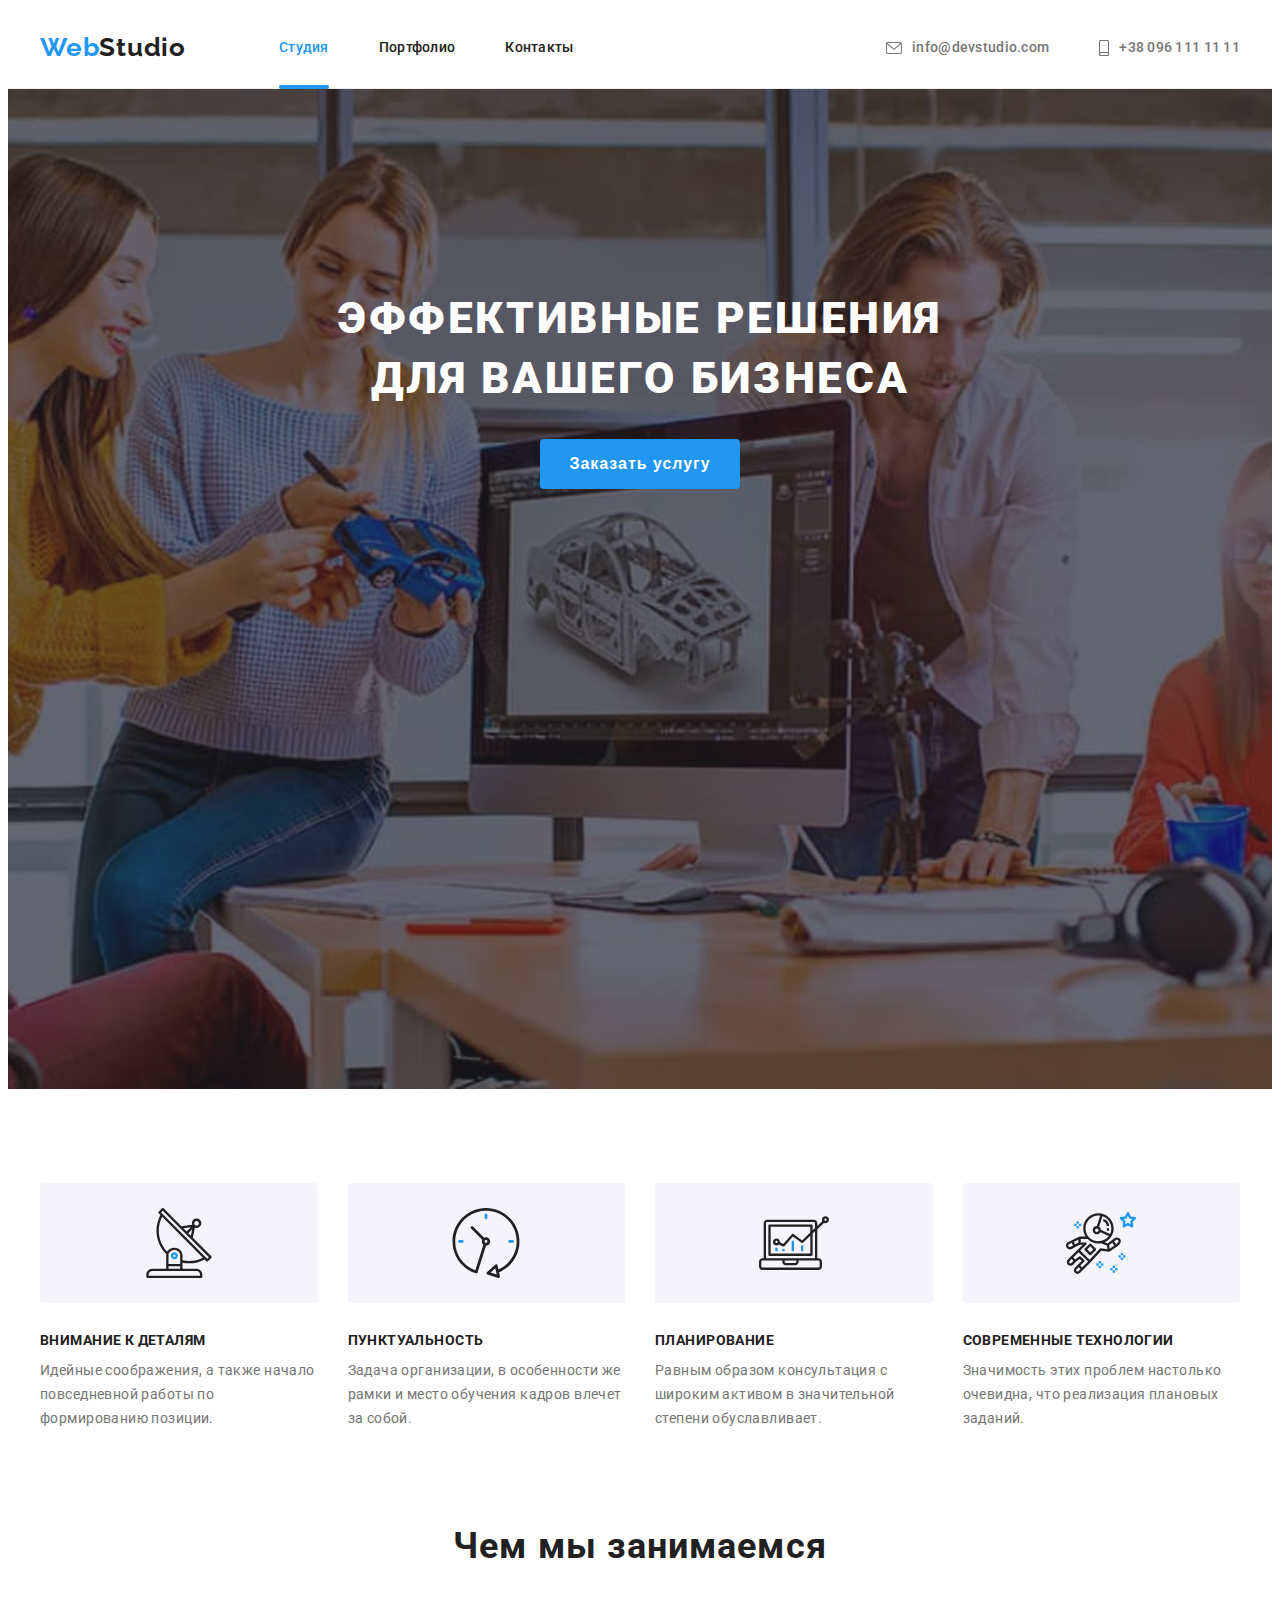
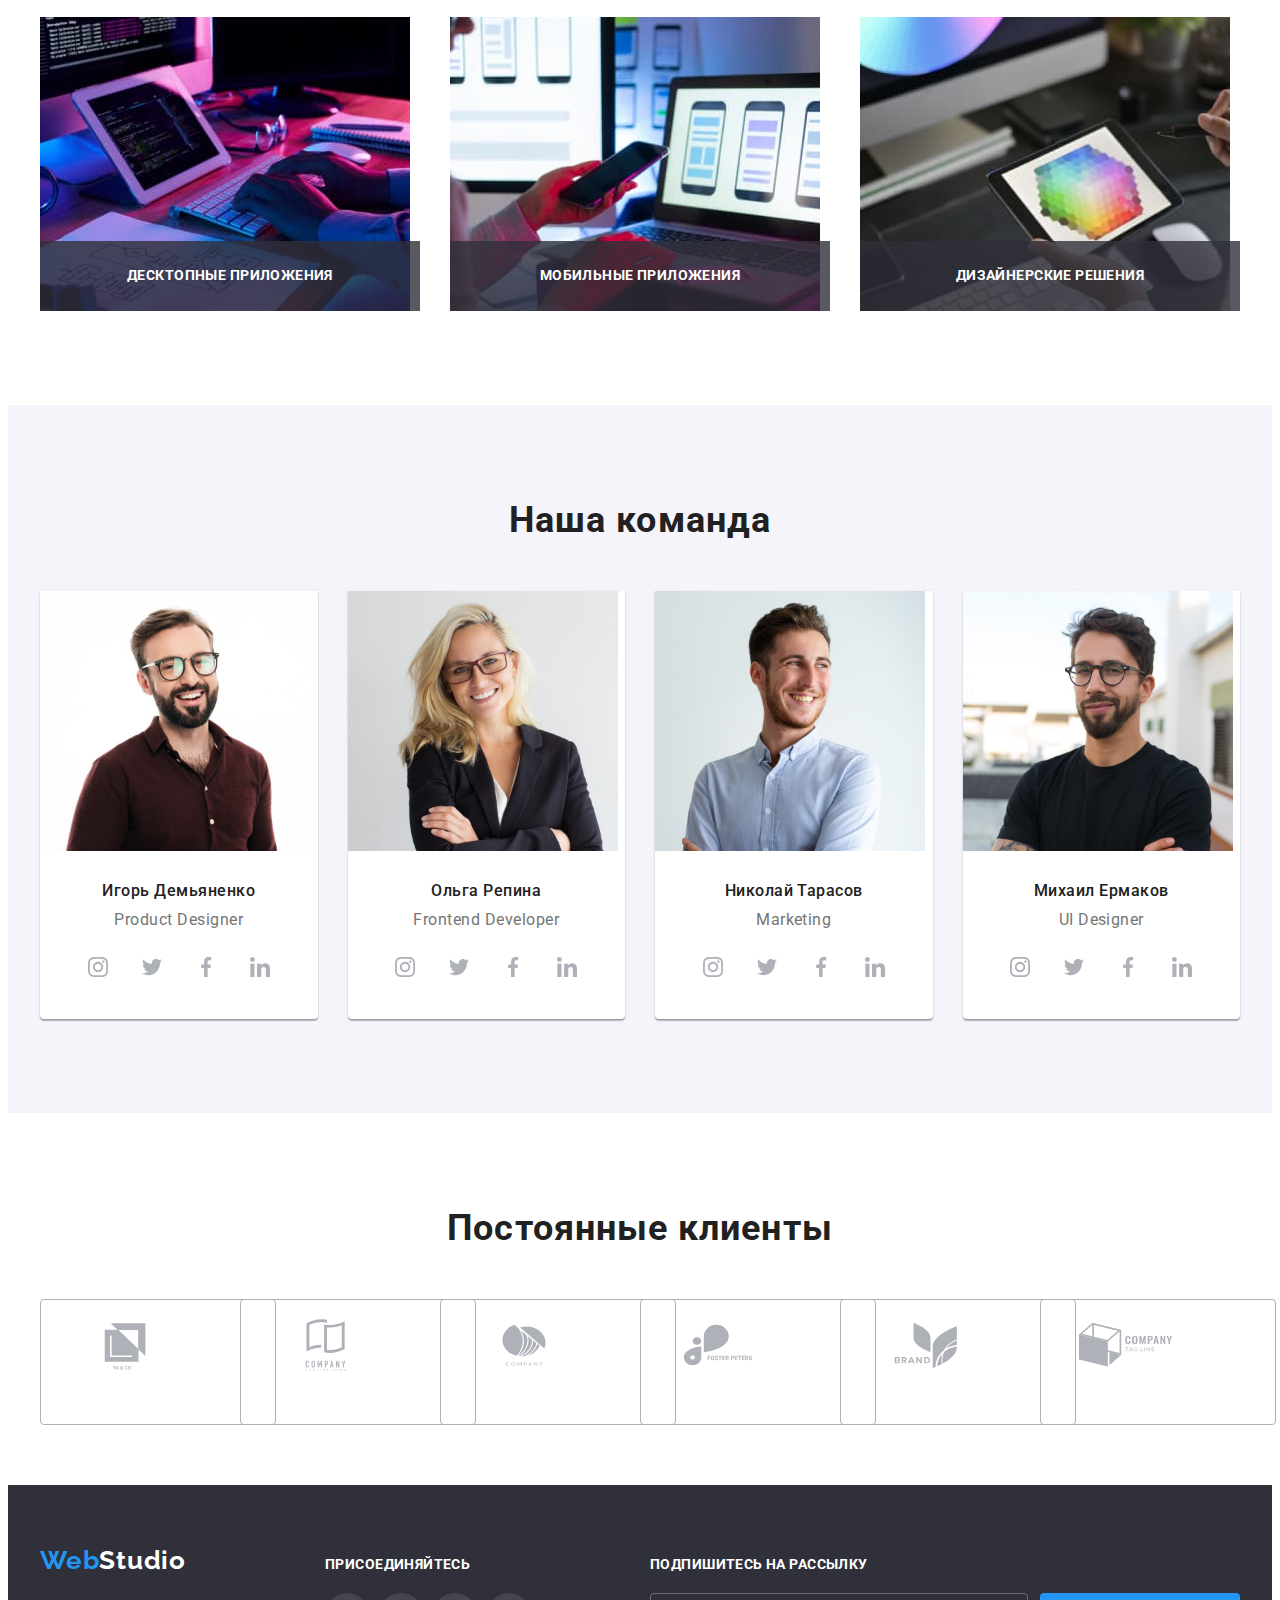
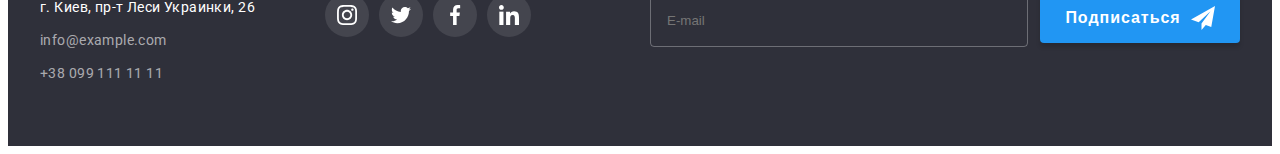
==== index.html @ 85c9e2af "add sass" ====
<!DOCTYPE html>
<html lang="ru">
  <head>
    <meta charset="UTF-8" />
    <meta http-equiv="X-UA-Compatible" content="IE=edge" />
    <meta name="viewport" content="width=device-width, initial-scale=1.0" />
    <title>WebStudio</title>
    <link rel="preconnect" href="https://fonts.googleapis.com" />
    <link rel="preconnect" href="https://fonts.gstatic.com" crossorigin />
    <link
      href="https://fonts.googleapis.com/css2?family=Raleway:wght@700&family=Roboto:wght@400;500;700;900&display=swap"
      rel="stylesheet"
    />
    <link
      rel="stylesheet"
      href="https://cdnjs.cloudflare.com/ajax/libs/modern-normalize/1.1.0/modern-normalize.min.css"
      integrity="sha512-wpPYUAdjBVSE4KJnH1VR1HeZfpl1ub8YT/NKx4PuQ5NmX2tKuGu6U/JRp5y+Y8XG2tV+wKQpNHVUX03MfMFn9Q=="
      crossorigin="anonymous"
      referrerpolicy="no-referrer"
    />
    <link rel="stylesheet" href="./css/main.min.css" />
    <!-- <link rel="stylesheet" href="./css/styles.css" /> -->
  </head>
  <body>
    <header class="header">
      <div class="container">
        <a class="header-logo link" href="./index.html" lang="en"
          ><span class="logo-accent">Web</span>Studio</a
        >
        <nav class="header-nav">
          <ul class="header-nav-list list">
            <li class="header-nav-item">
              <a href="" class="header-nav-link link current">Студия</a>
            </li>
            <li class="header-nav-item">
              <a href="./portfolio.html" class="header-nav-link link">Портфолио</a>
            </li>
            <li class="header-nav-item">
              <a href="" class="header-nav-link link">Контакты</a>
            </li>
          </ul>
        </nav>
        <ul class="header-contacts-list list">
          <li class="header-contacts-item">
            <a href="mailto:info@devstudio.com" class="header-contacts-link link">
              <svg class="header-contacts-icon" width="16" height="12">
                <use href="./images/icons.svg#icon-envelope"></use>
              </svg>
              info@devstudio.com</a
            >
          </li>
          <li class="header-contacts-item">
            <a href="tel:+380961111111" class="header-contacts-link link"
              ><svg class="header-contacts-icon" width="10" height="16">
                <use href="./images/icons.svg#icon-smartphone"></use></svg
              >+38 096 111 11 11</a
            >
          </li>
        </ul>
      </div>
    </header>
    <main>
      <section class="hero">
        <div class="container">
          <h1 class="hero-title">Эффективные решения для вашего бизнеса</h1>
          <button type="button" class="hero-btn" data-modal-open>Заказать услугу</button>
        </div>
      </section>
      <section class="benefits section">
        <div class="container">
          <h2 class="visually-hidden">Преимущества</h2>
          <ul class="benefits-list list">
            <li class="benefits-item">
              <div class="benefits-item-icon">
                <svg class="benefits-icon" width="70" height="70">
                  <use href="./images/icons.svg#icon-benefits-1-antenna"></use>
                </svg>
              </div>
              <h3 class="benefits-subtitle">Внимание к деталям</h3>
              <p class="benefits-text">
                Идейные соображения, а также начало повседневной работы по формированию позиции.
              </p>
            </li>
            <li class="benefits-item">
              <div class="benefits-item-icon">
                <svg class="benefits-icon" width="70" height="70">
                  <use href="./images/icons.svg#icon-benefits-2-clock"></use>
                </svg>
              </div>
              <h3 class="benefits-subtitle">Пунктуальность</h3>
              <p class="benefits-text">
                Задача организации, в особенности же рамки и место обучения кадров влечет за собой.
              </p>
            </li>
            <li class="benefits-item">
              <div class="benefits-item-icon">
                <svg class="benefits-icon" width="70" height="70">
                  <use href="./images/icons.svg#icon-benefits-3-diagram"></use>
                </svg>
              </div>
              <h3 class="benefits-subtitle">Планирование</h3>
              <p class="benefits-text">
                Равным образом консультация с широким активом в значительной степени обуславливает.
              </p>
            </li>
            <li class="benefits-item">
              <div class="benefits-item-icon">
                <svg class="benefits-icon" width="70" height="70">
                  <use href="./images/icons.svg#icon-benefits-4-astronaut"></use>
                </svg>
              </div>
              <h3 class="benefits-subtitle">Современные технологии</h3>
              <p class="benefits-text">
                Значимость этих проблем настолько очевидна, что реализация плановых заданий.
              </p>
            </li>
          </ul>
        </div>
      </section>
      <section class="about section">
        <div class="container">
          <h2 class="section-title">Чем мы занимаемся</h2>
          <ul class="about-list list">
            <li class="about-item">
              <img
                src="./images/about/about-img-1.jpg"
                alt="Разработка продающих сайтов"
                width="370"
                height="294"
              />
              <h3 class="about-desc">Десктопные приложения</h3>
            </li>
            <li class="about-item">
              <img
                src="./images/about//about-img-2.jpg"
                alt="Разработка мобильных приложений"
                width="370"
                height="294"
              />
              <h3 class="about-desc">Мобильные приложения</h3>
            </li>
            <li class="about-item">
              <img
                src="./images/about//about-img-3.jpg"
                alt="Продвижение сайтов"
                width="370"
                height="294"
              />
              <h3 class="about-desc">Дизайнерские решения</h3>
            </li>
          </ul>
        </div>
      </section>
      <section class="team section">
        <div class="container">
          <h2 class="section-title">Наша команда</h2>
          <ul class="team-list list">
            <li class="team-item">
              <img
                src="./images/team/team-img-1.jpg"
                alt="Игорь Демьяненко"
                width="270"
                height="260"
              />
              <div class="team-item-desc">
                <h3 class="team-subtitle">Игорь Демьяненко</h3>
                <p lang="en" class="team-text">Product Designer</p>
                <ul class="team-soc-list list">
                  <li class="team-soc-item">
                    <a href="" class="team-soc-link link">
                      <svg class="team-soc-icon" width="20" height="20">
                        <use href="./images/icons.svg#icon-instagram"></use></svg
                    ></a>
                  </li>
                  <li class="team-soc-item">
                    <a href="" class="team-soc-link link">
                      <svg class="team-soc-icon" width="20" height="20">
                        <use href="./images/icons.svg#icon-twitter"></use>
                      </svg>
                    </a>
                  </li>
                  <li class="team-soc-item">
                    <a href="" class="team-soc-link link">
                      <svg class="team-soc-icon" width="20" height="20">
                        <use href="./images/icons.svg#icon-facebook"></use>
                      </svg>
                    </a>
                  </li>
                  <li class="team-soc-item">
                    <a href="" class="team-soc-link link">
                      <svg class="team-soc-icon" width="20" height="20">
                        <use href="./images/icons.svg#icon-linkedin"></use>
                      </svg>
                    </a>
                  </li>
                </ul>
              </div>
            </li>
            <li class="team-item">
              <img src="./images/team/team-img-2.jpg" alt="Ольга Репина" width="270" height="260" />
              <div class="team-item-desc">
                <h3 class="team-subtitle">Ольга Репина</h3>
                <p lang="en" class="team-text">Frontend Developer</p>
                <ul class="team-soc-list list">
                  <li class="team-soc-item">
                    <a href="" class="team-soc-link link">
                      <svg class="team-soc-icon" width="20" height="20">
                        <use href="./images/icons.svg#icon-instagram"></use></svg
                    ></a>
                  </li>
                  <li class="team-soc-item">
                    <a href="" class="team-soc-link link">
                      <svg class="team-soc-icon" width="20" height="20">
                        <use href="./images/icons.svg#icon-twitter"></use>
                      </svg>
                    </a>
                  </li>
                  <li class="team-soc-item">
                    <a href="" class="team-soc-link link">
                      <svg class="team-soc-icon" width="20" height="20">
                        <use href="./images/icons.svg#icon-facebook"></use>
                      </svg>
                    </a>
                  </li>
                  <li class="team-soc-item">
                    <a href="" class="team-soc-link link">
                      <svg class="team-soc-icon" width="20" height="20">
                        <use href="./images/icons.svg#icon-linkedin"></use>
                      </svg>
                    </a>
                  </li>
                </ul>
              </div>
            </li>
            <li class="team-item">
              <img
                src="./images/team/team-img-3.jpg"
                alt="Николай Тарасов"
                width="270"
                height="260"
              />
              <div class="team-item-desc">
                <h3 class="team-subtitle">Николай Тарасов</h3>
                <p lang="en" class="team-text">Marketing</p>
                <ul class="team-soc-list list">
                  <li class="team-soc-item">
                    <a href="" class="team-soc-link link">
                      <svg class="team-soc-icon" width="20" height="20">
                        <use href="./images/icons.svg#icon-instagram"></use></svg
                    ></a>
                  </li>
                  <li class="team-soc-item">
                    <a href="" class="team-soc-link link">
                      <svg class="team-soc-icon" width="20" height="20">
                        <use href="./images/icons.svg#icon-twitter"></use>
                      </svg>
                    </a>
                  </li>
                  <li class="team-soc-item">
                    <a href="" class="team-soc-link link">
                      <svg class="team-soc-icon" width="20" height="20">
                        <use href="./images/icons.svg#icon-facebook"></use>
                      </svg>
                    </a>
                  </li>
                  <li class="team-soc-item">
                    <a href="" class="team-soc-link link">
                      <svg class="team-soc-icon" width="20" height="20">
                        <use href="./images/icons.svg#icon-linkedin"></use>
                      </svg>
                    </a>
                  </li>
                </ul>
              </div>
            </li>
            <li class="team-item">
              <img
                src="./images/team/team-img-4.jpg"
                alt="Михаил Ермаков"
                width="270"
                height="260"
              />
              <div class="team-item-desc">
                <h3 class="team-subtitle">Михаил Ермаков</h3>
                <p lang="en" class="team-text">UI Designer</p>
                <ul class="team-soc-list list">
                  <li class="team-soc-item">
                    <a href="" class="team-soc-link link">
                      <svg class="team-soc-icon" width="20" height="20">
                        <use href="./images/icons.svg#icon-instagram"></use></svg
                    ></a>
                  </li>
                  <li class="team-soc-item">
                    <a href="" class="team-soc-link link">
                      <svg class="team-soc-icon" width="20" height="20">
                        <use href="./images/icons.svg#icon-twitter"></use>
                      </svg>
                    </a>
                  </li>
                  <li class="team-soc-item">
                    <a href="" class="team-soc-link link">
                      <svg class="team-soc-icon" width="20" height="20">
                        <use href="./images/icons.svg#icon-facebook"></use>
                      </svg>
                    </a>
                  </li>
                  <li class="team-soc-item">
                    <a href="" class="team-soc-link link">
                      <svg class="team-soc-icon" width="20" height="20">
                        <use href="./images/icons.svg#icon-linkedin"></use>
                      </svg>
                    </a>
                  </li>
                </ul>
              </div>
            </li>
          </ul>
        </div>
      </section>
      <section class="clients section">
        <div class="container">
          <h2 class="section-title">Постоянные клиенты</h2>
          <ul class="clients-list list">
            <li class="clients-item">
              <a href="" class="clients-link"
                ><svg class="clients-icon" width="106" height="60">
                  <use href="./images/icons.svg#icon-clients-logo-1"></use></svg
              ></a>
            </li>
            <li class="clients-item">
              <a href="" class="clients-link"
                ><svg class="clients-icon" width="106" height="60">
                  <use href="./images/icons.svg#icon-clients-logo-2"></use></svg
              ></a>
            </li>
            <li class="clients-item">
              <a href="" class="clients-link"
                ><svg class="clients-icon" width="106" height="60">
                  <use href="./images/icons.svg#icon-clients-logo-3"></use></svg
              ></a>
            </li>
            <li class="clients-item">
              <a href="" class="clients-link"
                ><svg class="clients-icon" width="106" height="60">
                  <use href="./images/icons.svg#icon-clients-logo-4"></use></svg
              ></a>
            </li>
            <li class="clients-item">
              <a href="" class="clients-link"
                ><svg class="clients-icon" width="106" height="60">
                  <use href="./images/icons.svg#icon-clients-logo-5"></use></svg
              ></a>
            </li>
            <li class="clients-item">
              <a href="" class="clients-link"
                ><svg class="clients-icon" width="106" height="60">
                  <use href="./images/icons.svg#icon-clients-logo-6"></use></svg
              ></a>
            </li>
          </ul>
        </div>
      </section>
    </main>
    <footer class="footer">
      <div class="container">
        <div class="footer-left">
          <a href="./index.html" class="footer-logo link"
            ><span class="logo-accent">Web</span>Studio</a
          >
          <address class="footer-contacts">
            <ul class="footer-contacts-list list">
              <li class="footer-contacts-item">
                <a
                  href="https://www.google.com/maps/d/viewer?mid=10uSM3H-mIU3GznYo2szRIEphczw&hl=en_US&ll=50.42732700000001%2C30.538092&z=17"
                  target="_blank"
                  rel="noopener noreferrer nofollow"
                  class="footer-contacts-link link adress"
                  >г. Киев, пр-т Леси Украинки, 26</a
                >
              </li>
              <li class="footer-contacts-item">
                <a href="mailto:info@example.com" class="footer-contacts-link link"
                  >info@example.com</a
                >
              </li>
              <li class="footer-contacts-item">
                <a href="tel:+380991111111" class="footer-contacts-link link">+38 099 111 11 11</a>
              </li>
            </ul>
          </address>
        </div>
        <div class="footer-join">
          <p class="footer-join-text">Присоединяйтесь</p>
          <ul class="footer-soc-list list">
            <li class="footer-soc-item">
              <a href="" class="footer-soc-link link">
                <svg class="footer-soc-icon" width="20" height="20">
                  <use href="./images/icons.svg#icon-instagram"></use>
                </svg>
              </a>
            </li>
            <li class="footer-soc-item">
              <a href="" class="footer-soc-link link">
                <svg class="footer-soc-icon" width="20" height="20">
                  <use href="./images/icons.svg#icon-twitter"></use>
                </svg>
              </a>
            </li>
            <li class="footer-soc-item">
              <a href="" class="footer-soc-link link">
                <svg class="footer-soc-icon" width="20" height="20">
                  <use href="./images/icons.svg#icon-facebook"></use>
                </svg>
              </a>
            </li>
            <li class="footer-soc-item">
              <a href="" class="footer-soc-link link">
                <svg class="footer-soc-icon" width="20" height="20">
                  <use href="./images/icons.svg#icon-linkedin"></use>
                </svg>
              </a>
            </li>
          </ul>
        </div>
        <form class="footer-form">
          <p class="footer-signup-text">Подпишитесь на рассылку</p>
          <div class="footer-signup-wrap">
            <input
              type="email"
              name="footer-signup-email"
              placeholder="E-mail"
              class="footer-signup-input"
            />
            <button type="submit" class="footer-signup-btn btn">
              Подписаться
              <svg class="footer-signup-icon" width="24" height="24">
                <use href="./images/icons.svg#icon-icon-send"></use>
              </svg>
            </button>
          </div>
        </form>
      </div>
    </footer>
    <div class="backdrop is-hidden" data-modal>
      <div class="modal">
        <button type="button" class="modal-close-btn" data-modal-close>
          <svg class="modal-close-icon" width="18" height="18">
            <use href="./images/icons.svg#icon-close-black"></use>
          </svg>
        </button>
        <p class="modal-title">Оставьте свои данные, мы вам перезвоним</p>
        <form>
          <div class="modal-field">
            <label for="modal-input-name" class="modal-label">Имя</label>
            <div class="input-wrap">
              <input
                type="text"
                class="modal-input"
                name="modal-input-name"
                id="modal-input-name"
              />
              <svg class="modal-icon" height="18" width="18">
                <use href="./images/icons.svg#icon-person"></use>
              </svg>
            </div>
          </div>
          <div class="modal-field">
            <label for="modal-input-tel" class="modal-label">Телефон</label>
            <div class="input-wrap">
              <input type="tel" class="modal-input" name="modal-input-tel" id="modal-input-tel" />
              <svg class="modal-icon" height="18" width="18">
                <use href="./images/icons.svg#icon-phone"></use>
              </svg>
            </div>
          </div>
          <div class="modal-field">
            <label for="modal-input-email" class="modal-label">Почта</label>
            <div class="input-wrap">
              <input
                type="tel"
                class="modal-input"
                name="modal-input-email"
                id="modal-input-email"
              />
              <svg class="modal-icon" height="18" width="18">
                <use href="./images/icons.svg#icon-email"></use>
              </svg>
            </div>
          </div>
          <div class="modal-comment">
            <label for="modal-input-comment" class="modal-label">Комментарий</label>
            <textarea
              name="modal-input-comment"
              id="modal-input-comment"
              class="modal-textarea modal-input"
              placeholder="Введите текст"
            ></textarea>
          </div>
          <div class="modal-checkbox">
            <input
              type="checkbox"
              name="modal-privacy"
              id="modal-privacy"
              class="modal-input-check visually-hidden"
            />
            <label for="modal-privacy" class="modal-check-text">
              <span>
                <svg class="check-icon" width="11" height="8">
                  <use href="./images/icons.svg#icon-check"></use>
                </svg> </span
              >Соглашаюсь с рассылкой и принимаю&nbsp;<a href="">Условия договора</a></label
            >
          </div>
          <button type="submit" class="modal-btn btn">Отправить</button>
        </form>
      </div>
    </div>
    <script src="./js/modal.js"></script>
  </body>
</html>
---- css/main.min.css ----
:root{--main-title-color: #212121;--main-text-color: #757575;--accent-color: #2196f3;--main-background-color: #ffffff;--second-background-color: #f5f4fa;--main-logo-color: #212121;--second-logo-color: #ffffff;--hero-color: #ffffff;--typical-margin: 30px}p,h1,h2,h3,h4,h5,h6{margin:0}ul{margin:0;padding-left:0}button{cursor:pointer}img{display:block;max-width:100%;height:auto}.list{list-style:none}.link{text-decoration:none;color:currentColor}body{font-family:"Roboto",sans-serif;color:var(--main-title-color);background-color:var(--main-background-color)}.visually-hidden{position:absolute;white-space:nowrap;width:1px;height:1px;overflow:hidden;border:0;padding:0;clip:rect(0 0 0 0);clip-path:inset(50%);margin:-1px}.container{width:1200px;padding-left:15px;padding-right:15px;margin:0 auto}.section{padding-top:94px;padding-bottom:94px}.logo-accent{color:var(--accent-color)}.btn{display:flex;width:200px;height:50px;font-weight:700;font-size:16px;line-height:1.88;align-items:center;text-align:center;letter-spacing:.06em;color:#fff;background-color:var(--accent-color);box-shadow:0px 4px 4px rgba(0,0,0,.15);border-radius:4px;border-color:rgba(0,0,0,0)}.section-title{font-size:36px;line-height:1.17;text-align:center;letter-spacing:.03em;margin-bottom:50px}.backdrop{position:fixed;top:0;left:0;width:100%;height:100%;background-color:rgba(0,0,0,.2);transition:opacity 250ms cubic-bezier(0.4, 0, 0.2, 1),visibility 250ms cubic-bezier(0.4, 0, 0.2, 1)}.modal{position:absolute;top:50%;left:50%;transform:translate(-50%, -50%) scale(1);transition:transform 1000ms cubic-bezier(0.4, 0, 0.2, 1);width:528px;min-height:581px;padding:40px;background-color:#fff;border-radius:4px;box-shadow:0px 1px 3px rgba(0,0,0,.12),0px 1px 1px rgba(0,0,0,.14),0px 2px 1px rgba(0,0,0,.2)}.backdrop.is-hidden .modal{transform:translate(-50%, -50%) scale(0)}.backdrop.is-hidden{opacity:0;visibility:hidden;pointer-events:none}.modal-close-btn{position:absolute;padding:0;right:8px;top:8px;width:30px;height:30px;border:1px solid rgba(0,0,0,.1);background-color:#fff;border-radius:50%;display:flex;align-items:center;justify-content:center}.modal-close-icon{fill:#000;transition:fill 250ms cubic-bezier(0.4, 0, 0.2, 1)}.modal-close-btn:hover .modal-close-icon,.modal-close-btn:focus .modal-close-icon{fill:var(--accent-color)}.modal-title{font-weight:700;font-size:20px;line-height:1.15;text-align:center;letter-spacing:.03em;color:var(--main-title-color);margin-bottom:12px}.input-wrap{position:relative}.modal-icon{position:absolute;top:50%;left:0;left:12px;transform:translateY(-50%);transition:fill 250ms cubic-bezier(0.4, 0, 0.2, 1)}.modal-input:focus+.modal-icon{fill:var(--accent-color)}.modal-field{margin-bottom:10px}.modal-input{width:100%;height:40px;border:1px solid rgba(33,33,33,.2);border-radius:4px;padding-left:42px;outline:rgba(0,0,0,0);transition:border-color 250ms cubic-bezier(0.4, 0, 0.2, 1)}.modal-input:focus{border-color:var(--accent-color)}.modal-textarea{display:block;width:100%;height:120px;resize:none;padding:12px 16px;border:1px solid rgba(33,33,33,.2);border-radius:4px}.modal-textarea::placeholder{font-size:14px;line-height:1.14;letter-spacing:.01em;color:rgba(117,117,117,.5)}.modal-label{display:block;font-size:12px;line-height:1.17;letter-spacing:.01em;color:var(--main-text-color);margin-bottom:4px}.modal-checkbox{margin-top:20px;margin-bottom:var(--typical-margin);display:flex;align-items:center;justify-content:center}.modal-check-text{font-size:14px;line-height:1.71;letter-spacing:.03em;color:var(--main-text-color);display:flex;align-items:center}.modal-check-text a{color:var(--accent-color)}.modal-check-text span{width:16px;height:15px;border:2px solid #212121;border-radius:2px;margin-right:7px;display:flex;align-items:center;justify-content:center;background-color:rgba(0,0,0,0);transition:background-color 250ms cubic-bezier(0.4, 0, 0.2, 1),border-color 250ms cubic-bezier(0.4, 0, 0.2, 1)}.modal-input-check:checked+.modal-check-text span{background-color:var(--accent-color);border-color:rgba(0,0,0,0)}.check-icon{fill:rgba(0,0,0,0);transition:fill 250ms cubic-bezier(0.4, 0, 0.2, 1)}.modal-input-check:checked+.modal-check-text .check-icon{fill:#fff}.modal-btn{display:block;margin:0 auto;transition:background-color 250ms cubic-bezier(0.4, 0, 0.2, 1)}.modal-btn:hover,.modal-btn:focus{background-color:#188ce8}.header{border-bottom:1px solid #ececec}.header .container{display:flex;align-items:center}.header-logo{font-family:"Raleway",sans-serif;font-weight:700;font-size:26px;line-height:1.29;letter-spacing:.03em;color:var(--main-logo-color);margin-right:93px}.header-nav-list{display:flex}.header-nav-item:not(:last-child),.header-contacts-item:not(:last-child){margin-right:50px}.header-nav-link{display:flex;font-weight:500;font-size:14px;line-height:1.14;letter-spacing:.02em;padding-top:32px;padding-bottom:32px;transition:color 250ms cubic-bezier(0.4, 0, 0.2, 1);position:relative}.header-nav-link:hover,.header-nav-link:focus{color:var(--accent-color)}.header-nav-link.current{color:var(--accent-color)}.current::after{content:"";position:absolute;left:0;bottom:-1px;display:block;width:100%;height:4px;border-radius:2px;background-color:var(--accent-color)}.header-contacts-list{display:flex;margin-left:auto}.header-contacts-link{display:flex;justify-content:center;align-items:center;font-weight:500;font-size:14px;line-height:1.14;letter-spacing:.02em;color:#757575;transition:color 250ms cubic-bezier(0.4, 0, 0.2, 1)}.header-contacts-link:hover,.header-contacts-link:focus{color:var(--accent-color)}.header-contacts-icon{fill:currentColor;margin-right:10px}.hero{max-width:1600px;height:600px;padding-top:200px;padding-bottom:200px;margin:0 auto;background-color:#2f303a;background-image:linear-gradient(rgba(47, 48, 58, 0.4), rgba(47, 48, 58, 0.4)),url(../images/hero/hero-bg-image.jpg);background-repeat:no-repeat;background-position:center;background-size:cover}.hero-title{font-weight:900;font-size:44px;line-height:1.36;letter-spacing:.06em;text-transform:uppercase;color:var(--hero-color);text-align:center;max-width:696px;margin-bottom:var(--typical-margin);margin-left:auto;margin-right:auto}.hero-btn{font-weight:700;font-size:16px;line-height:1.88;letter-spacing:.06em;color:var(--hero-color);background-color:var(--accent-color);display:block;margin:0 auto;border-radius:4px;border:none;min-width:200px;min-height:50px;transition:background-color 250ms cubic-bezier(0.4, 0, 0.2, 1)}.hero-btn:hover,.hero-btn:focus{background-color:#188ce8}.benefits{padding-bottom:0}.benefits-list{display:flex;margin-left:-30px}.benefits-item{flex-basis:calc((100% - 120px)/4);margin-left:var(--typical-margin)}.benefits-item-icon{width:100%;height:120px;margin-bottom:var(--typical-margin);display:flex;justify-content:center;align-items:center;background-color:#f5f4fa;border-radius:4px}.benefits-subtitle{font-size:14px;line-height:1.14;letter-spacing:.03em;text-transform:uppercase;margin-bottom:10px}.benefits-text{font-size:14px;line-height:1.71;letter-spacing:.03em;color:var(--main-text-color)}.about-list{display:flex;margin-left:-30px}.about-item{flex-basis:calc(33.3333333333% - 30px);margin-left:var(--typical-margin);position:relative}.about-desc{width:100%;height:70px;position:absolute;left:0;bottom:0;display:flex;align-items:center;justify-content:center;background-color:rgba(47,48,58,.8);color:#fff;font-size:14px;line-height:1.14;letter-spacing:.03em;text-transform:uppercase}.team{background-color:var(--second-background-color);max-width:1600px;margin:0 auto}.team-list{display:flex;margin-left:-30px}.team-item{background-color:var(--main-background-color);flex-basis:calc((100% - 120px)/4);margin-left:var(--typical-margin);border-radius:0px 0px 4px 4px;box-shadow:0px 1px 3px rgba(0,0,0,.12),0px 1px 1px rgba(0,0,0,.14),0px 2px 1px rgba(0,0,0,.2)}.team-subtitle{font-weight:500;font-size:16px;line-height:1.19;letter-spacing:.03em;margin-bottom:10px}.team-text{font-size:16px;line-height:1.19;letter-spacing:.03em;color:var(--main-text-color);margin-bottom:16px}.team-item-desc{width:100%;padding-top:30px;padding-bottom:30px;text-align:center}.team-soc-list{display:flex;justify-content:center}.team-soc-item{height:44px;width:44px;margin-right:10px}.team-soc-item:last-child{margin-right:0}.team-soc-link{display:flex;align-items:center;justify-content:center;width:100%;height:100%;border-radius:50%;color:#afb1b8;transition:background-color 250ms cubic-bezier(0.4, 0, 0.2, 1),color 250ms cubic-bezier(0.4, 0, 0.2, 1)}.team-soc-link:hover,.team-soc-link:focus{background-color:var(--accent-color);color:#fff}.team-soc-icon{fill:currentColor}.clients-list{display:flex}.clients-item{width:170px;height:92px;margin-right:30px}.clients-item:last-child{margin-right:0}.clients-link{display:flex;padding:16px 32px;width:100%;height:100%;color:#afb1b8;border:1px solid #afb1b8;border-radius:4px;transition:color 250ms cubic-bezier(0.4, 0, 0.2, 1),border-color 250ms cubic-bezier(0.4, 0, 0.2, 1)}.clients-link:hover,.clients-link:focus{border-color:var(--accent-color);color:var(--accent-color)}.clients-icon{fill:currentColor}.footer{background-color:#2f303a;padding-top:60px;padding-bottom:60px;max-width:1600px;margin:0 auto}.footer .container{display:flex}.footer-logo{font-family:"Raleway",sans-serif;font-weight:700;font-size:26px;line-height:1.19;letter-spacing:.03em;color:var(--second-logo-color)}.footer-contacts{font-style:normal;margin-top:20px;margin-right:70px}.footer-contacts [href*="www.google.com/maps/"]{color:#fff}.footer-contacts-item:not(:last-child){margin-bottom:9px}.footer-contacts-link{font-size:14px;line-height:1.71;letter-spacing:.03em;color:rgba(255,255,255,.6);transition:color 250ms cubic-bezier(0.4, 0, 0.2, 1)}.footer-contacts-link:hover,.footer-contacts-link:focus{color:var(--accent-color)}.footer-join{padding-top:12px;margin-right:93px}.footer-join-text{font-weight:700;font-size:14px;line-height:1.14;letter-spacing:.03em;text-transform:uppercase;color:#fff;margin-bottom:20px}.footer-soc-list{display:flex}.footer-soc-item{height:44px;width:44px;margin-right:10px}.footer-soc-item:last-child{margin-right:0}.footer-soc-link{display:flex;height:100%;width:100%;align-items:center;justify-content:center;border-radius:50%;background-color:rgba(255,255,255,.1);fill:#fff;transition:background-color 250ms cubic-bezier(0.4, 0, 0.2, 1)}.footer-soc-link:hover,.footer-soc-link:focus{background-color:var(--accent-color)}.footer-signup-text{font-weight:700;font-size:14px;line-height:1.14;letter-spacing:.03em;text-transform:uppercase;color:#fff;margin-bottom:20px}.footer-signup-wrap{display:flex}.footer-form{padding-top:12px;margin-left:auto}.footer-signup-input{width:358px;height:50px;margin-right:12px;background-color:rgba(0,0,0,0);border:1px solid rgba(255,255,255,.3);border-radius:4px;padding-left:16px}.footer-signup-btn{align-items:center;justify-content:center}.footer-signup-icon{margin-left:10px}.projects-filter{margin-bottom:50px;display:flex;justify-content:center}.projects-filter-btn{font-weight:500;font-size:16px;line-height:1.62;letter-spacing:.03em;color:inherit;background-color:#f5f4fa;padding:6px 22px;border-radius:4px;border:none;box-shadow:none;transition:background-color 250ms cubic-bezier(0.4, 0, 0.2, 1),color 250ms cubic-bezier(0.4, 0, 0.2, 1),box-shadow 250ms cubic-bezier(0.4, 0, 0.2, 1)}.projects-filter-btn:hover,.projects-filter-btn:focus{color:#fff;background-color:var(--accent-color);box-shadow:0px 3px 1px rgba(0,0,0,.1),0px 1px 2px rgba(0,0,0,.08),0px 2px 2px rgba(0,0,0,.12)}.projects-filter-item:not(:last-child){margin-right:8px}.btn-curent{color:#fff;background-color:var(--accent-color)}.projects-examples-list{display:flex;flex-wrap:wrap;margin:-15px}.projects-examples-item{flex-basis:calc((100% - 90px)/3);margin:15px}.projects-examples-link{display:block;box-shadow:none;transition:box-shadow 250ms cubic-bezier(0.4, 0, 0.2, 1)}.projects-examples-link:hover,.projects-examples-link:focus{box-shadow:0px 1px 1px rgba(0,0,0,.12),0px 4px 4px rgba(0,0,0,.06),1px 4px 6px rgba(0,0,0,.16)}.projects-examples-title{font-size:18px;line-height:2;letter-spacing:.06em;color:var(--main-title-color);margin-bottom:4px}.projects-examples-text{font-size:16px;line-height:1.88;letter-spacing:.03em;color:var(--main-text-color)}.projects-examples-desc{background-color:var(--main-background-color);width:370px;padding:20px 24px;border:1px solid #eee;border-top:0}.projects-examples-thumb{position:relative;overflow:hidden}.projects-examples-overtext{position:absolute;top:0;left:0;transform:translateY(100%);transition:transform 250ms cubic-bezier(0.4, 0, 0.2, 1);height:100%;width:100%;padding:63px 24px;font-size:18px;line-height:1.56;letter-spacing:.03em;color:#fff;background-color:rgba(33,150,243,.9)}.projects-examples-link:hover .projects-examples-overtext,.projects-examples-link:focus .projects-examples-overtext{transform:translateY(0)}/*# sourceMappingURL=main.min.css.map */
---- css/styles.css ----
/* --------------- Змінні--------------*/

/* ---------------Частковий reset стилів--------------*/

/*-----------------Загальні стилі---------------  */

/*----------------------HEADER----------------------*/

/*----------------------HERO----------------------*/

/*----------------------BENEFITS----------------------*/

/*----------------------ABOUT----------------------*/

/*----------------------TEAM----------------------*/

/*----------------------CLIENTS----------------------*/

/*----------------------FOOTER----------------------*/

/*----------------------PORTFOLIO----------------------*/

/*----------------------MODAL----------------------*/
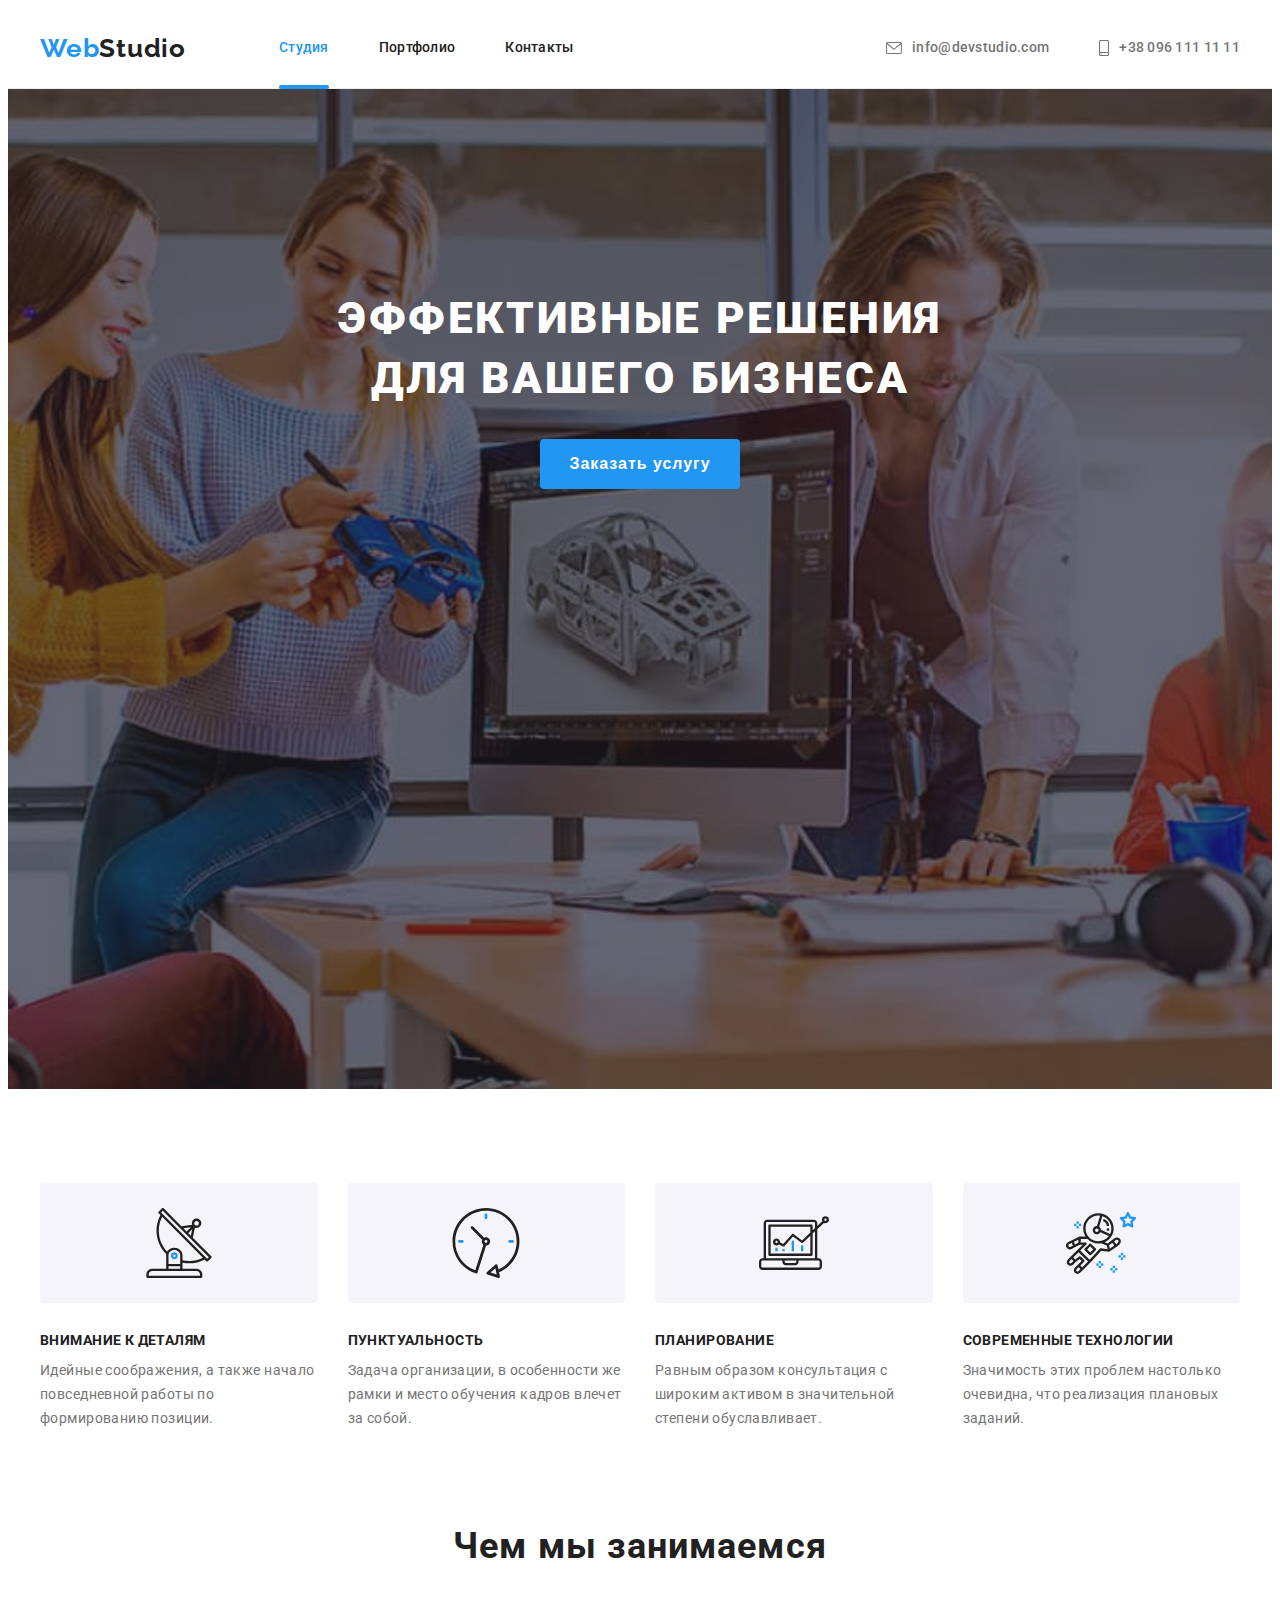
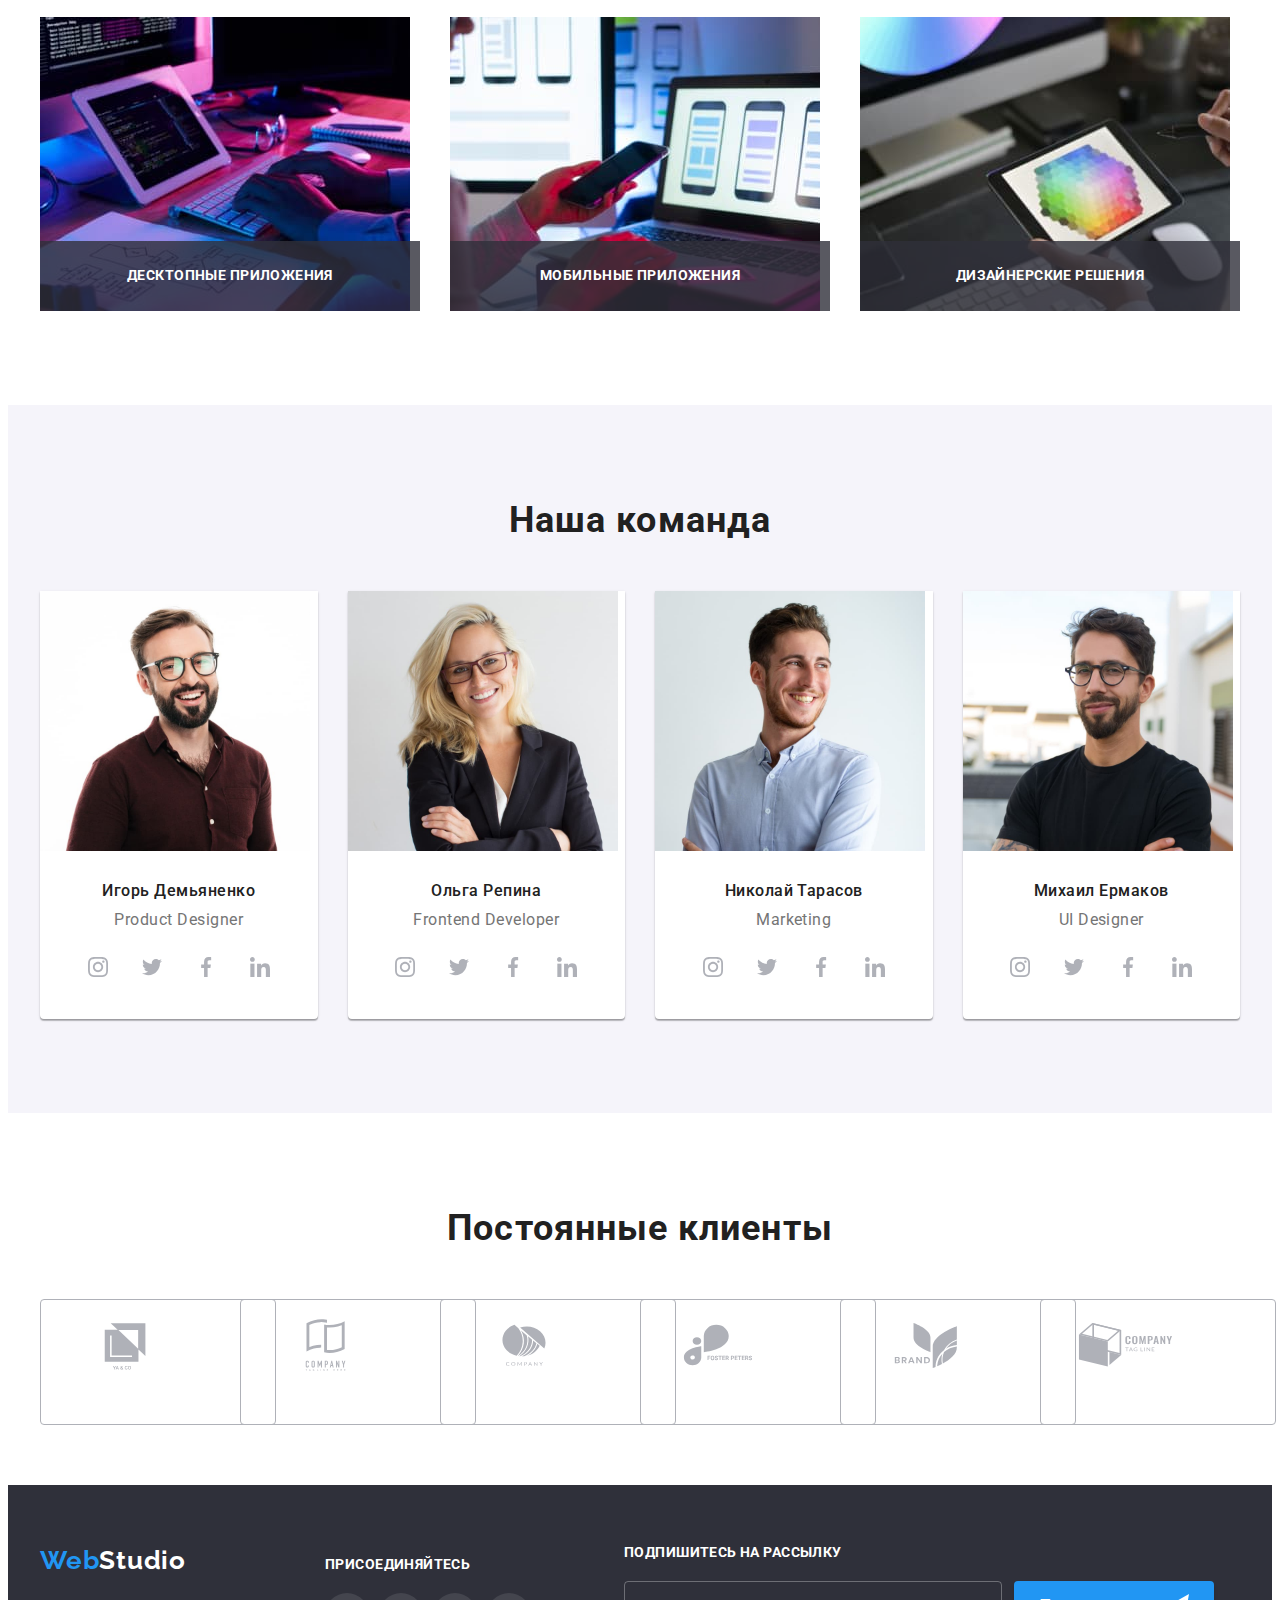
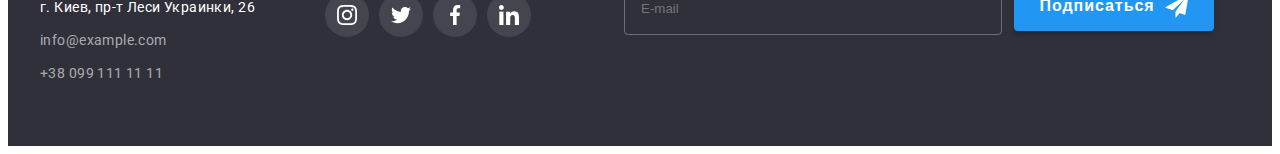
==== commit 39a48c97: "add bem (studio page) and scss" ====
--- a/index.html
+++ b/index.html
@@ -24,34 +24,34 @@
   <body>
     <header class="header">
       <div class="container">
-        <a class="header-logo link" href="./index.html" lang="en"
-          ><span class="logo-accent">Web</span>Studio</a
+        <a class="logo header__logo link" href="./index.html" lang="en"
+          >Web<span class="logo__dark">Studio</span></a
         >
-        <nav class="header-nav">
-          <ul class="header-nav-list list">
-            <li class="header-nav-item">
-              <a href="" class="header-nav-link link current">Студия</a>
-            </li>
-            <li class="header-nav-item">
-              <a href="./portfolio.html" class="header-nav-link link">Портфолио</a>
-            </li>
-            <li class="header-nav-item">
-              <a href="" class="header-nav-link link">Контакты</a>
+        <nav class="nav">
+          <ul class="menu list">
+            <li class="menu__item">
+              <a href="" class="menu__link link current">Студия</a>
+            </li>
+            <li class="menu__item">
+              <a href="./portfolio.html" class="menu__link link">Портфолио</a>
+            </li>
+            <li class="menu__item">
+              <a href="" class="menu__link link">Контакты</a>
             </li>
           </ul>
         </nav>
-        <ul class="header-contacts-list list">
-          <li class="header-contacts-item">
-            <a href="mailto:info@devstudio.com" class="header-contacts-link link">
-              <svg class="header-contacts-icon" width="16" height="12">
+        <ul class="connect header__connect list">
+          <li class="connect__item">
+            <a href="mailto:info@devstudio.com" class="connect__link link">
+              <svg class="connect__icon" width="16" height="12">
                 <use href="./images/icons.svg#icon-envelope"></use>
               </svg>
               info@devstudio.com</a
             >
           </li>
-          <li class="header-contacts-item">
-            <a href="tel:+380961111111" class="header-contacts-link link"
-              ><svg class="header-contacts-icon" width="10" height="16">
+          <li class="connect__item">
+            <a href="tel:+380961111111" class="connect__link link"
+              ><svg class="connect__icon" width="10" height="16">
                 <use href="./images/icons.svg#icon-smartphone"></use></svg
               >+38 096 111 11 11</a
             >
@@ -62,55 +62,55 @@
     <main>
       <section class="hero">
         <div class="container">
-          <h1 class="hero-title">Эффективные решения для вашего бизнеса</h1>
-          <button type="button" class="hero-btn" data-modal-open>Заказать услугу</button>
+          <h1 class="hero__title">Эффективные решения для вашего бизнеса</h1>
+          <button type="button" class="hero__btn" data-modal-open>Заказать услугу</button>
         </div>
       </section>
       <section class="benefits section">
         <div class="container">
-          <h2 class="visually-hidden">Преимущества</h2>
-          <ul class="benefits-list list">
-            <li class="benefits-item">
-              <div class="benefits-item-icon">
-                <svg class="benefits-icon" width="70" height="70">
+          <h2 class="benefits__title visually-hidden">Преимущества</h2>
+          <ul class="benefits__list list">
+            <li class="benefits__item">
+              <div class="benefits__wrap">
+                <svg class="benefits__icon" width="70" height="70">
                   <use href="./images/icons.svg#icon-benefits-1-antenna"></use>
                 </svg>
               </div>
-              <h3 class="benefits-subtitle">Внимание к деталям</h3>
-              <p class="benefits-text">
+              <h3 class="benefits__subtitle">Внимание к деталям</h3>
+              <p class="benefits__text">
                 Идейные соображения, а также начало повседневной работы по формированию позиции.
               </p>
             </li>
-            <li class="benefits-item">
-              <div class="benefits-item-icon">
-                <svg class="benefits-icon" width="70" height="70">
+            <li class="benefits__item">
+              <div class="benefits__wrap">
+                <svg class="benefits__icon" width="70" height="70">
                   <use href="./images/icons.svg#icon-benefits-2-clock"></use>
                 </svg>
               </div>
-              <h3 class="benefits-subtitle">Пунктуальность</h3>
-              <p class="benefits-text">
+              <h3 class="benefits__subtitle">Пунктуальность</h3>
+              <p class="benefits__text">
                 Задача организации, в особенности же рамки и место обучения кадров влечет за собой.
               </p>
             </li>
-            <li class="benefits-item">
-              <div class="benefits-item-icon">
-                <svg class="benefits-icon" width="70" height="70">
+            <li class="benefits__item">
+              <div class="benefits__wrap">
+                <svg class="benefits__icon" width="70" height="70">
                   <use href="./images/icons.svg#icon-benefits-3-diagram"></use>
                 </svg>
               </div>
-              <h3 class="benefits-subtitle">Планирование</h3>
-              <p class="benefits-text">
+              <h3 class="benefits__subtitle">Планирование</h3>
+              <p class="benefits__text">
                 Равным образом консультация с широким активом в значительной степени обуславливает.
               </p>
             </li>
-            <li class="benefits-item">
-              <div class="benefits-item-icon">
-                <svg class="benefits-icon" width="70" height="70">
+            <li class="benefits__item">
+              <div class="benefits__wrap">
+                <svg class="benefits__icon" width="70" height="70">
                   <use href="./images/icons.svg#icon-benefits-4-astronaut"></use>
                 </svg>
               </div>
-              <h3 class="benefits-subtitle">Современные технологии</h3>
-              <p class="benefits-text">
+              <h3 class="benefits__subtitle">Современные технологии</h3>
+              <p class="benefits__text">
                 Значимость этих проблем настолько очевидна, что реализация плановых заданий.
               </p>
             </li>
@@ -119,76 +119,76 @@
       </section>
       <section class="about section">
         <div class="container">
-          <h2 class="section-title">Чем мы занимаемся</h2>
-          <ul class="about-list list">
-            <li class="about-item">
+          <h2 class="about__title section-title">Чем мы занимаемся</h2>
+          <ul class="about__list list">
+            <li class="about__item">
               <img
                 src="./images/about/about-img-1.jpg"
                 alt="Разработка продающих сайтов"
                 width="370"
                 height="294"
               />
-              <h3 class="about-desc">Десктопные приложения</h3>
-            </li>
-            <li class="about-item">
+              <h3 class="about__desc">Десктопные приложения</h3>
+            </li>
+            <li class="about__item">
               <img
                 src="./images/about//about-img-2.jpg"
                 alt="Разработка мобильных приложений"
                 width="370"
                 height="294"
               />
-              <h3 class="about-desc">Мобильные приложения</h3>
-            </li>
-            <li class="about-item">
+              <h3 class="about__desc">Мобильные приложения</h3>
+            </li>
+            <li class="about__item">
               <img
                 src="./images/about//about-img-3.jpg"
                 alt="Продвижение сайтов"
                 width="370"
                 height="294"
               />
-              <h3 class="about-desc">Дизайнерские решения</h3>
+              <h3 class="about__desc">Дизайнерские решения</h3>
             </li>
           </ul>
         </div>
       </section>
       <section class="team section">
         <div class="container">
-          <h2 class="section-title">Наша команда</h2>
-          <ul class="team-list list">
-            <li class="team-item">
+          <h2 class="team__title section-title">Наша команда</h2>
+          <ul class="team__list list">
+            <li class="team__item">
               <img
                 src="./images/team/team-img-1.jpg"
                 alt="Игорь Демьяненко"
                 width="270"
                 height="260"
               />
-              <div class="team-item-desc">
-                <h3 class="team-subtitle">Игорь Демьяненко</h3>
-                <p lang="en" class="team-text">Product Designer</p>
-                <ul class="team-soc-list list">
-                  <li class="team-soc-item">
-                    <a href="" class="team-soc-link link">
-                      <svg class="team-soc-icon" width="20" height="20">
+              <div class="team__desc">
+                <h3 class="team__name">Игорь Демьяненко</h3>
+                <p lang="en" class="team__specialty">Product Designer</p>
+                <ul class="socials list">
+                  <li class="socials__item">
+                    <a href="" class="socials__link link">
+                      <svg class="socials__icon" width="20" height="20">
                         <use href="./images/icons.svg#icon-instagram"></use></svg
                     ></a>
                   </li>
-                  <li class="team-soc-item">
-                    <a href="" class="team-soc-link link">
-                      <svg class="team-soc-icon" width="20" height="20">
+                  <li class="socials__item">
+                    <a href="" class="socials__link link">
+                      <svg class="socials__icon" width="20" height="20">
                         <use href="./images/icons.svg#icon-twitter"></use>
                       </svg>
                     </a>
                   </li>
-                  <li class="team-soc-item">
-                    <a href="" class="team-soc-link link">
-                      <svg class="team-soc-icon" width="20" height="20">
+                  <li class="socials__item">
+                    <a href="" class="socials__link link">
+                      <svg class="socials__icon" width="20" height="20">
                         <use href="./images/icons.svg#icon-facebook"></use>
                       </svg>
                     </a>
                   </li>
-                  <li class="team-soc-item">
-                    <a href="" class="team-soc-link link">
-                      <svg class="team-soc-icon" width="20" height="20">
+                  <li class="socials__item">
+                    <a href="" class="socials__link link">
+                      <svg class="socials__icon" width="20" height="20">
                         <use href="./images/icons.svg#icon-linkedin"></use>
                       </svg>
                     </a>
@@ -196,35 +196,35 @@
                 </ul>
               </div>
             </li>
-            <li class="team-item">
+            <li class="team__item">
               <img src="./images/team/team-img-2.jpg" alt="Ольга Репина" width="270" height="260" />
-              <div class="team-item-desc">
-                <h3 class="team-subtitle">Ольга Репина</h3>
-                <p lang="en" class="team-text">Frontend Developer</p>
-                <ul class="team-soc-list list">
-                  <li class="team-soc-item">
-                    <a href="" class="team-soc-link link">
-                      <svg class="team-soc-icon" width="20" height="20">
+              <div class="team__desc">
+                <h3 class="team__name">Ольга Репина</h3>
+                <p lang="en" class="team__specialty">Frontend Developer</p>
+                <ul class="socials list">
+                  <li class="socials__item">
+                    <a href="" class="socials__link link">
+                      <svg class="socials__icon" width="20" height="20">
                         <use href="./images/icons.svg#icon-instagram"></use></svg
                     ></a>
                   </li>
-                  <li class="team-soc-item">
-                    <a href="" class="team-soc-link link">
-                      <svg class="team-soc-icon" width="20" height="20">
+                  <li class="socials__item">
+                    <a href="" class="socials__link link">
+                      <svg class="socials__icon" width="20" height="20">
                         <use href="./images/icons.svg#icon-twitter"></use>
                       </svg>
                     </a>
                   </li>
-                  <li class="team-soc-item">
-                    <a href="" class="team-soc-link link">
-                      <svg class="team-soc-icon" width="20" height="20">
+                  <li class="socials__item">
+                    <a href="" class="socials__link link">
+                      <svg class="socials__icon" width="20" height="20">
                         <use href="./images/icons.svg#icon-facebook"></use>
                       </svg>
                     </a>
                   </li>
-                  <li class="team-soc-item">
-                    <a href="" class="team-soc-link link">
-                      <svg class="team-soc-icon" width="20" height="20">
+                  <li class="socials__item">
+                    <a href="" class="socials__link link">
+                      <svg class="socials__icon" width="20" height="20">
                         <use href="./images/icons.svg#icon-linkedin"></use>
                       </svg>
                     </a>
@@ -232,40 +232,40 @@
                 </ul>
               </div>
             </li>
-            <li class="team-item">
+            <li class="team__item">
               <img
                 src="./images/team/team-img-3.jpg"
                 alt="Николай Тарасов"
                 width="270"
                 height="260"
               />
-              <div class="team-item-desc">
-                <h3 class="team-subtitle">Николай Тарасов</h3>
-                <p lang="en" class="team-text">Marketing</p>
-                <ul class="team-soc-list list">
-                  <li class="team-soc-item">
-                    <a href="" class="team-soc-link link">
-                      <svg class="team-soc-icon" width="20" height="20">
+              <div class="team__desc">
+                <h3 class="team__name">Николай Тарасов</h3>
+                <p lang="en" class="team__specialty">Marketing</p>
+                <ul class="socials list">
+                  <li class="socials__item">
+                    <a href="" class="socials__link link">
+                      <svg class="socials__icon" width="20" height="20">
                         <use href="./images/icons.svg#icon-instagram"></use></svg
                     ></a>
                   </li>
-                  <li class="team-soc-item">
-                    <a href="" class="team-soc-link link">
-                      <svg class="team-soc-icon" width="20" height="20">
+                  <li class="socials__item">
+                    <a href="" class="socials__link link">
+                      <svg class="socials__icon" width="20" height="20">
                         <use href="./images/icons.svg#icon-twitter"></use>
                       </svg>
                     </a>
                   </li>
-                  <li class="team-soc-item">
-                    <a href="" class="team-soc-link link">
-                      <svg class="team-soc-icon" width="20" height="20">
+                  <li class="socials__item">
+                    <a href="" class="socials__link link">
+                      <svg class="socials__icon" width="20" height="20">
                         <use href="./images/icons.svg#icon-facebook"></use>
                       </svg>
                     </a>
                   </li>
-                  <li class="team-soc-item">
-                    <a href="" class="team-soc-link link">
-                      <svg class="team-soc-icon" width="20" height="20">
+                  <li class="socials__item">
+                    <a href="" class="socials__link link">
+                      <svg class="socials__icon" width="20" height="20">
                         <use href="./images/icons.svg#icon-linkedin"></use>
                       </svg>
                     </a>
@@ -273,40 +273,40 @@
                 </ul>
               </div>
             </li>
-            <li class="team-item">
+            <li class="team__item">
               <img
                 src="./images/team/team-img-4.jpg"
                 alt="Михаил Ермаков"
                 width="270"
                 height="260"
               />
-              <div class="team-item-desc">
-                <h3 class="team-subtitle">Михаил Ермаков</h3>
-                <p lang="en" class="team-text">UI Designer</p>
-                <ul class="team-soc-list list">
-                  <li class="team-soc-item">
-                    <a href="" class="team-soc-link link">
-                      <svg class="team-soc-icon" width="20" height="20">
+              <div class="team__desc">
+                <h3 class="team__name">Михаил Ермаков</h3>
+                <p lang="en" class="team__specialty">UI Designer</p>
+                <ul class="socials list">
+                  <li class="socials__item">
+                    <a href="" class="socials__link link">
+                      <svg class="socials__icon" width="20" height="20">
                         <use href="./images/icons.svg#icon-instagram"></use></svg
                     ></a>
                   </li>
-                  <li class="team-soc-item">
-                    <a href="" class="team-soc-link link">
-                      <svg class="team-soc-icon" width="20" height="20">
+                  <li class="socials__item">
+                    <a href="" class="socials__link link">
+                      <svg class="socials__icon" width="20" height="20">
                         <use href="./images/icons.svg#icon-twitter"></use>
                       </svg>
                     </a>
                   </li>
-                  <li class="team-soc-item">
-                    <a href="" class="team-soc-link link">
-                      <svg class="team-soc-icon" width="20" height="20">
+                  <li class="socials__item">
+                    <a href="" class="socials__link link">
+                      <svg class="socials__icon" width="20" height="20">
                         <use href="./images/icons.svg#icon-facebook"></use>
                       </svg>
                     </a>
                   </li>
-                  <li class="team-soc-item">
-                    <a href="" class="team-soc-link link">
-                      <svg class="team-soc-icon" width="20" height="20">
+                  <li class="socials__item">
+                    <a href="" class="socials__link link">
+                      <svg class="socials__icon" width="20" height="20">
                         <use href="./images/icons.svg#icon-linkedin"></use>
                       </svg>
                     </a>
@@ -319,41 +319,41 @@
       </section>
       <section class="clients section">
         <div class="container">
-          <h2 class="section-title">Постоянные клиенты</h2>
-          <ul class="clients-list list">
-            <li class="clients-item">
-              <a href="" class="clients-link"
-                ><svg class="clients-icon" width="106" height="60">
+          <h2 class="clients__title section-title">Постоянные клиенты</h2>
+          <ul class="clients__list list">
+            <li class="clients__item">
+              <a href="" class="clients__link"
+                ><svg class="clients__icon" width="106" height="60">
                   <use href="./images/icons.svg#icon-clients-logo-1"></use></svg
               ></a>
             </li>
-            <li class="clients-item">
-              <a href="" class="clients-link"
-                ><svg class="clients-icon" width="106" height="60">
+            <li class="clients__item">
+              <a href="" class="clients__link"
+                ><svg class="clients__icon" width="106" height="60">
                   <use href="./images/icons.svg#icon-clients-logo-2"></use></svg
               ></a>
             </li>
-            <li class="clients-item">
-              <a href="" class="clients-link"
-                ><svg class="clients-icon" width="106" height="60">
+            <li class="clients__item">
+              <a href="" class="clients__link"
+                ><svg class="clients__icon" width="106" height="60">
                   <use href="./images/icons.svg#icon-clients-logo-3"></use></svg
               ></a>
             </li>
-            <li class="clients-item">
-              <a href="" class="clients-link"
-                ><svg class="clients-icon" width="106" height="60">
+            <li class="clients__item">
+              <a href="" class="clients__link"
+                ><svg class="clients__icon" width="106" height="60">
                   <use href="./images/icons.svg#icon-clients-logo-4"></use></svg
               ></a>
             </li>
-            <li class="clients-item">
-              <a href="" class="clients-link"
-                ><svg class="clients-icon" width="106" height="60">
+            <li class="clients__item">
+              <a href="" class="clients__link"
+                ><svg class="clients__icon" width="106" height="60">
                   <use href="./images/icons.svg#icon-clients-logo-5"></use></svg
               ></a>
             </li>
-            <li class="clients-item">
-              <a href="" class="clients-link"
-                ><svg class="clients-icon" width="106" height="60">
+            <li class="clients__item">
+              <a href="" class="clients__link"
+                ><svg class="clients__icon" width="106" height="60">
                   <use href="./images/icons.svg#icon-clients-logo-6"></use></svg
               ></a>
             </li>
@@ -362,78 +362,74 @@
       </section>
     </main>
     <footer class="footer">
-      <div class="container">
-        <div class="footer-left">
-          <a href="./index.html" class="footer-logo link"
-            ><span class="logo-accent">Web</span>Studio</a
-          >
-          <address class="footer-contacts">
-            <ul class="footer-contacts-list list">
-              <li class="footer-contacts-item">
+      <div class="container footer__container">
+        <div class="footer__contacts-wrap">
+          <a href="./index.html" class="logo link">Web<span class="logo__white">Studio</span></a>
+          <address class="contacts footer__contacts">
+            <ul class="contacts__list list">
+              <li class="contacts__item">
                 <a
                   href="https://www.google.com/maps/d/viewer?mid=10uSM3H-mIU3GznYo2szRIEphczw&hl=en_US&ll=50.42732700000001%2C30.538092&z=17"
                   target="_blank"
                   rel="noopener noreferrer nofollow"
-                  class="footer-contacts-link link adress"
+                  class="contacts__link link adress"
                   >г. Киев, пр-т Леси Украинки, 26</a
                 >
               </li>
-              <li class="footer-contacts-item">
-                <a href="mailto:info@example.com" class="footer-contacts-link link"
-                  >info@example.com</a
-                >
+              <li class="contacts__item">
+                <a href="mailto:info@example.com" class="contacts__link link">info@example.com</a>
               </li>
-              <li class="footer-contacts-item">
-                <a href="tel:+380991111111" class="footer-contacts-link link">+38 099 111 11 11</a>
+              <li class="contacts__item">
+                <a href="tel:+380991111111" class="contacts__link link">+38 099 111 11 11</a>
               </li>
             </ul>
           </address>
         </div>
-        <div class="footer-join">
-          <p class="footer-join-text">Присоединяйтесь</p>
-          <ul class="footer-soc-list list">
-            <li class="footer-soc-item">
-              <a href="" class="footer-soc-link link">
-                <svg class="footer-soc-icon" width="20" height="20">
+        <div class="footer__join">
+          <p class="footer__join-text">Присоединяйтесь</p>
+          <ul class="footer-soc-list socials list">
+            <li class="socials__item">
+              <a href="" class="socials__link footer__link link">
+                <svg class="socials__icon footer__icon" width="20" height="20">
                   <use href="./images/icons.svg#icon-instagram"></use>
                 </svg>
               </a>
             </li>
-            <li class="footer-soc-item">
-              <a href="" class="footer-soc-link link">
-                <svg class="footer-soc-icon" width="20" height="20">
+            <li class="socials__item">
+              <a href="" class="socials__link footer__link link">
+                <svg class="socials__icon footer__icon" width="20" height="20">
                   <use href="./images/icons.svg#icon-twitter"></use>
                 </svg>
               </a>
             </li>
-            <li class="footer-soc-item">
-              <a href="" class="footer-soc-link link">
-                <svg class="footer-soc-icon" width="20" height="20">
+            <li class="socials__item">
+              <a href="" class="socials__link footer__link link">
+                <svg class="socials__icon footer__icon" width="20" height="20">
                   <use href="./images/icons.svg#icon-facebook"></use>
                 </svg>
               </a>
             </li>
-            <li class="footer-soc-item">
-              <a href="" class="footer-soc-link link">
-                <svg class="footer-soc-icon" width="20" height="20">
+            <li class="socials__item">
+              <a href="" class="socials__link footer__link link">
+                <svg class="socials__icon footer__icon" width="20" height="20">
                   <use href="./images/icons.svg#icon-linkedin"></use>
                 </svg>
               </a>
             </li>
           </ul>
         </div>
-        <form class="footer-form">
-          <p class="footer-signup-text">Подпишитесь на рассылку</p>
-          <div class="footer-signup-wrap">
+        <form class="subscribe .footer__subscribe">
+          <p class="subscribe__text">Подпишитесь на рассылку</p>
+          <div class="subscribe__wrap">
             <input
               type="email"
               name="footer-signup-email"
               placeholder="E-mail"
-              class="footer-signup-input"
+              class="subscribe__input"
             />
-            <button type="submit" class="footer-signup-btn btn">
+            <button type="submit" class="subscribe__btn btn">
               Подписаться
-              <svg class="footer-signup-icon" width="24" height="24">
+              <svg class="subscribe__icon" width="24" height="24">
                 <use href="./images/icons.svg#icon-icon-send"></use>
               </svg>
             </button>
--- a/css/main.min.css
+++ b/css/main.min.css
@@ -1 +1 @@
-:root{--main-title-color: #212121;--main-text-color: #757575;--accent-color: #2196f3;--main-background-color: #ffffff;--second-background-color: #f5f4fa;--main-logo-color: #212121;--second-logo-color: #ffffff;--hero-color: #ffffff;--typical-margin: 30px}p,h1,h2,h3,h4,h5,h6{margin:0}ul{margin:0;padding-left:0}button{cursor:pointer}img{display:block;max-width:100%;height:auto}.list{list-style:none}.link{text-decoration:none;color:currentColor}body{font-family:"Roboto",sans-serif;color:var(--main-title-color);background-color:var(--main-background-color)}.visually-hidden{position:absolute;white-space:nowrap;width:1px;height:1px;overflow:hidden;border:0;padding:0;clip:rect(0 0 0 0);clip-path:inset(50%);margin:-1px}.container{width:1200px;padding-left:15px;padding-right:15px;margin:0 auto}.section{padding-top:94px;padding-bottom:94px}.logo-accent{color:var(--accent-color)}.btn{display:flex;width:200px;height:50px;font-weight:700;font-size:16px;line-height:1.88;align-items:center;text-align:center;letter-spacing:.06em;color:#fff;background-color:var(--accent-color);box-shadow:0px 4px 4px rgba(0,0,0,.15);border-radius:4px;border-color:rgba(0,0,0,0)}.section-title{font-size:36px;line-height:1.17;text-align:center;letter-spacing:.03em;margin-bottom:50px}.backdrop{position:fixed;top:0;left:0;width:100%;height:100%;background-color:rgba(0,0,0,.2);transition:opacity 250ms cubic-bezier(0.4, 0, 0.2, 1),visibility 250ms cubic-bezier(0.4, 0, 0.2, 1)}.modal{position:absolute;top:50%;left:50%;transform:translate(-50%, -50%) scale(1);transition:transform 1000ms cubic-bezier(0.4, 0, 0.2, 1);width:528px;min-height:581px;padding:40px;background-color:#fff;border-radius:4px;box-shadow:0px 1px 3px rgba(0,0,0,.12),0px 1px 1px rgba(0,0,0,.14),0px 2px 1px rgba(0,0,0,.2)}.backdrop.is-hidden .modal{transform:translate(-50%, -50%) scale(0)}.backdrop.is-hidden{opacity:0;visibility:hidden;pointer-events:none}.modal-close-btn{position:absolute;padding:0;right:8px;top:8px;width:30px;height:30px;border:1px solid rgba(0,0,0,.1);background-color:#fff;border-radius:50%;display:flex;align-items:center;justify-content:center}.modal-close-icon{fill:#000;transition:fill 250ms cubic-bezier(0.4, 0, 0.2, 1)}.modal-close-btn:hover .modal-close-icon,.modal-close-btn:focus .modal-close-icon{fill:var(--accent-color)}.modal-title{font-weight:700;font-size:20px;line-height:1.15;text-align:center;letter-spacing:.03em;color:var(--main-title-color);margin-bottom:12px}.input-wrap{position:relative}.modal-icon{position:absolute;top:50%;left:0;left:12px;transform:translateY(-50%);transition:fill 250ms cubic-bezier(0.4, 0, 0.2, 1)}.modal-input:focus+.modal-icon{fill:var(--accent-color)}.modal-field{margin-bottom:10px}.modal-input{width:100%;height:40px;border:1px solid rgba(33,33,33,.2);border-radius:4px;padding-left:42px;outline:rgba(0,0,0,0);transition:border-color 250ms cubic-bezier(0.4, 0, 0.2, 1)}.modal-input:focus{border-color:var(--accent-color)}.modal-textarea{display:block;width:100%;height:120px;resize:none;padding:12px 16px;border:1px solid rgba(33,33,33,.2);border-radius:4px}.modal-textarea::placeholder{font-size:14px;line-height:1.14;letter-spacing:.01em;color:rgba(117,117,117,.5)}.modal-label{display:block;font-size:12px;line-height:1.17;letter-spacing:.01em;color:var(--main-text-color);margin-bottom:4px}.modal-checkbox{margin-top:20px;margin-bottom:var(--typical-margin);display:flex;align-items:center;justify-content:center}.modal-check-text{font-size:14px;line-height:1.71;letter-spacing:.03em;color:var(--main-text-color);display:flex;align-items:center}.modal-check-text a{color:var(--accent-color)}.modal-check-text span{width:16px;height:15px;border:2px solid #212121;border-radius:2px;margin-right:7px;display:flex;align-items:center;justify-content:center;background-color:rgba(0,0,0,0);transition:background-color 250ms cubic-bezier(0.4, 0, 0.2, 1),border-color 250ms cubic-bezier(0.4, 0, 0.2, 1)}.modal-input-check:checked+.modal-check-text span{background-color:var(--accent-color);border-color:rgba(0,0,0,0)}.check-icon{fill:rgba(0,0,0,0);transition:fill 250ms cubic-bezier(0.4, 0, 0.2, 1)}.modal-input-check:checked+.modal-check-text .check-icon{fill:#fff}.modal-btn{display:block;margin:0 auto;transition:background-color 250ms cubic-bezier(0.4, 0, 0.2, 1)}.modal-btn:hover,.modal-btn:focus{background-color:#188ce8}.header{border-bottom:1px solid #ececec}.header .container{display:flex;align-items:center}.header-logo{font-family:"Raleway",sans-serif;font-weight:700;font-size:26px;line-height:1.29;letter-spacing:.03em;color:var(--main-logo-color);margin-right:93px}.header-nav-list{display:flex}.header-nav-item:not(:last-child),.header-contacts-item:not(:last-child){margin-right:50px}.header-nav-link{display:flex;font-weight:500;font-size:14px;line-height:1.14;letter-spacing:.02em;padding-top:32px;padding-bottom:32px;transition:color 250ms cubic-bezier(0.4, 0, 0.2, 1);position:relative}.header-nav-link:hover,.header-nav-link:focus{color:var(--accent-color)}.header-nav-link.current{color:var(--accent-color)}.current::after{content:"";position:absolute;left:0;bottom:-1px;display:block;width:100%;height:4px;border-radius:2px;background-color:var(--accent-color)}.header-contacts-list{display:flex;margin-left:auto}.header-contacts-link{display:flex;justify-content:center;align-items:center;font-weight:500;font-size:14px;line-height:1.14;letter-spacing:.02em;color:#757575;transition:color 250ms cubic-bezier(0.4, 0, 0.2, 1)}.header-contacts-link:hover,.header-contacts-link:focus{color:var(--accent-color)}.header-contacts-icon{fill:currentColor;margin-right:10px}.hero{max-width:1600px;height:600px;padding-top:200px;padding-bottom:200px;margin:0 auto;background-color:#2f303a;background-image:linear-gradient(rgba(47, 48, 58, 0.4), rgba(47, 48, 58, 0.4)),url(../images/hero/hero-bg-image.jpg);background-repeat:no-repeat;background-position:center;background-size:cover}.hero-title{font-weight:900;font-size:44px;line-height:1.36;letter-spacing:.06em;text-transform:uppercase;color:var(--hero-color);text-align:center;max-width:696px;margin-bottom:var(--typical-margin);margin-left:auto;margin-right:auto}.hero-btn{font-weight:700;font-size:16px;line-height:1.88;letter-spacing:.06em;color:var(--hero-color);background-color:var(--accent-color);display:block;margin:0 auto;border-radius:4px;border:none;min-width:200px;min-height:50px;transition:background-color 250ms cubic-bezier(0.4, 0, 0.2, 1)}.hero-btn:hover,.hero-btn:focus{background-color:#188ce8}.benefits{padding-bottom:0}.benefits-list{display:flex;margin-left:-30px}.benefits-item{flex-basis:calc((100% - 120px)/4);margin-left:var(--typical-margin)}.benefits-item-icon{width:100%;height:120px;margin-bottom:var(--typical-margin);display:flex;justify-content:center;align-items:center;background-color:#f5f4fa;border-radius:4px}.benefits-subtitle{font-size:14px;line-height:1.14;letter-spacing:.03em;text-transform:uppercase;margin-bottom:10px}.benefits-text{font-size:14px;line-height:1.71;letter-spacing:.03em;color:var(--main-text-color)}.about-list{display:flex;margin-left:-30px}.about-item{flex-basis:calc(33.3333333333% - 30px);margin-left:var(--typical-margin);position:relative}.about-desc{width:100%;height:70px;position:absolute;left:0;bottom:0;display:flex;align-items:center;justify-content:center;background-color:rgba(47,48,58,.8);color:#fff;font-size:14px;line-height:1.14;letter-spacing:.03em;text-transform:uppercase}.team{background-color:var(--second-background-color);max-width:1600px;margin:0 auto}.team-list{display:flex;margin-left:-30px}.team-item{background-color:var(--main-background-color);flex-basis:calc((100% - 120px)/4);margin-left:var(--typical-margin);border-radius:0px 0px 4px 4px;box-shadow:0px 1px 3px rgba(0,0,0,.12),0px 1px 1px rgba(0,0,0,.14),0px 2px 1px rgba(0,0,0,.2)}.team-subtitle{font-weight:500;font-size:16px;line-height:1.19;letter-spacing:.03em;margin-bottom:10px}.team-text{font-size:16px;line-height:1.19;letter-spacing:.03em;color:var(--main-text-color);margin-bottom:16px}.team-item-desc{width:100%;padding-top:30px;padding-bottom:30px;text-align:center}.team-soc-list{display:flex;justify-content:center}.team-soc-item{height:44px;width:44px;margin-right:10px}.team-soc-item:last-child{margin-right:0}.team-soc-link{display:flex;align-items:center;justify-content:center;width:100%;height:100%;border-radius:50%;color:#afb1b8;transition:background-color 250ms cubic-bezier(0.4, 0, 0.2, 1),color 250ms cubic-bezier(0.4, 0, 0.2, 1)}.team-soc-link:hover,.team-soc-link:focus{background-color:var(--accent-color);color:#fff}.team-soc-icon{fill:currentColor}.clients-list{display:flex}.clients-item{width:170px;height:92px;margin-right:30px}.clients-item:last-child{margin-right:0}.clients-link{display:flex;padding:16px 32px;width:100%;height:100%;color:#afb1b8;border:1px solid #afb1b8;border-radius:4px;transition:color 250ms cubic-bezier(0.4, 0, 0.2, 1),border-color 250ms cubic-bezier(0.4, 0, 0.2, 1)}.clients-link:hover,.clients-link:focus{border-color:var(--accent-color);color:var(--accent-color)}.clients-icon{fill:currentColor}.footer{background-color:#2f303a;padding-top:60px;padding-bottom:60px;max-width:1600px;margin:0 auto}.footer .container{display:flex}.footer-logo{font-family:"Raleway",sans-serif;font-weight:700;font-size:26px;line-height:1.19;letter-spacing:.03em;color:var(--second-logo-color)}.footer-contacts{font-style:normal;margin-top:20px;margin-right:70px}.footer-contacts [href*="www.google.com/maps/"]{color:#fff}.footer-contacts-item:not(:last-child){margin-bottom:9px}.footer-contacts-link{font-size:14px;line-height:1.71;letter-spacing:.03em;color:rgba(255,255,255,.6);transition:color 250ms cubic-bezier(0.4, 0, 0.2, 1)}.footer-contacts-link:hover,.footer-contacts-link:focus{color:var(--accent-color)}.footer-join{padding-top:12px;margin-right:93px}.footer-join-text{font-weight:700;font-size:14px;line-height:1.14;letter-spacing:.03em;text-transform:uppercase;color:#fff;margin-bottom:20px}.footer-soc-list{display:flex}.footer-soc-item{height:44px;width:44px;margin-right:10px}.footer-soc-item:last-child{margin-right:0}.footer-soc-link{display:flex;height:100%;width:100%;align-items:center;justify-content:center;border-radius:50%;background-color:rgba(255,255,255,.1);fill:#fff;transition:background-color 250ms cubic-bezier(0.4, 0, 0.2, 1)}.footer-soc-link:hover,.footer-soc-link:focus{background-color:var(--accent-color)}.footer-signup-text{font-weight:700;font-size:14px;line-height:1.14;letter-spacing:.03em;text-transform:uppercase;color:#fff;margin-bottom:20px}.footer-signup-wrap{display:flex}.footer-form{padding-top:12px;margin-left:auto}.footer-signup-input{width:358px;height:50px;margin-right:12px;background-color:rgba(0,0,0,0);border:1px solid rgba(255,255,255,.3);border-radius:4px;padding-left:16px}.footer-signup-btn{align-items:center;justify-content:center}.footer-signup-icon{margin-left:10px}.projects-filter{margin-bottom:50px;display:flex;justify-content:center}.projects-filter-btn{font-weight:500;font-size:16px;line-height:1.62;letter-spacing:.03em;color:inherit;background-color:#f5f4fa;padding:6px 22px;border-radius:4px;border:none;box-shadow:none;transition:background-color 250ms cubic-bezier(0.4, 0, 0.2, 1),color 250ms cubic-bezier(0.4, 0, 0.2, 1),box-shadow 250ms cubic-bezier(0.4, 0, 0.2, 1)}.projects-filter-btn:hover,.projects-filter-btn:focus{color:#fff;background-color:var(--accent-color);box-shadow:0px 3px 1px rgba(0,0,0,.1),0px 1px 2px rgba(0,0,0,.08),0px 2px 2px rgba(0,0,0,.12)}.projects-filter-item:not(:last-child){margin-right:8px}.btn-curent{color:#fff;background-color:var(--accent-color)}.projects-examples-list{display:flex;flex-wrap:wrap;margin:-15px}.projects-examples-item{flex-basis:calc((100% - 90px)/3);margin:15px}.projects-examples-link{display:block;box-shadow:none;transition:box-shadow 250ms cubic-bezier(0.4, 0, 0.2, 1)}.projects-examples-link:hover,.projects-examples-link:focus{box-shadow:0px 1px 1px rgba(0,0,0,.12),0px 4px 4px rgba(0,0,0,.06),1px 4px 6px rgba(0,0,0,.16)}.projects-examples-title{font-size:18px;line-height:2;letter-spacing:.06em;color:var(--main-title-color);margin-bottom:4px}.projects-examples-text{font-size:16px;line-height:1.88;letter-spacing:.03em;color:var(--main-text-color)}.projects-examples-desc{background-color:var(--main-background-color);width:370px;padding:20px 24px;border:1px solid #eee;border-top:0}.projects-examples-thumb{position:relative;overflow:hidden}.projects-examples-overtext{position:absolute;top:0;left:0;transform:translateY(100%);transition:transform 250ms cubic-bezier(0.4, 0, 0.2, 1);height:100%;width:100%;padding:63px 24px;font-size:18px;line-height:1.56;letter-spacing:.03em;color:#fff;background-color:rgba(33,150,243,.9)}.projects-examples-link:hover .projects-examples-overtext,.projects-examples-link:focus .projects-examples-overtext{transform:translateY(0)}/*# sourceMappingURL=main.min.css.map */+:root{--main-title-color: #212121;--main-text-color: #757575;--accent-color: #2196f3;--main-background-color: #ffffff;--second-background-color: #f5f4fa;--main-logo-color: #212121;--second-logo-color: #ffffff;--hero-color: #ffffff;--typical-margin: 30px}.visually-hidden{position:absolute;white-space:nowrap;width:1px;height:1px;overflow:hidden;border:0;padding:0;clip:rect(0 0 0 0);clip-path:inset(50%);margin:-1px}p,h1,h2,h3,h4,h5,h6{margin:0}ul{margin:0;padding-left:0}button{cursor:pointer}img{display:block;max-width:100%;height:auto}.list{list-style:none}.link{text-decoration:none;color:currentColor}body{font-family:"Roboto",sans-serif;color:var(--main-title-color);background-color:var(--main-background-color)}.container{width:1200px;padding-left:15px;padding-right:15px;margin:0 auto}.section{padding-top:94px;padding-bottom:94px}.logo{font-family:"Raleway",sans-serif;font-weight:700;font-size:26px;line-height:1.19;letter-spacing:.03em;color:var(--accent-color)}.logo__dark{color:var(--main-logo-color)}.logo__white{color:var(--second-logo-color)}.socials{display:flex;justify-content:center}.socials__item{height:44px;width:44px;margin-right:10px}.socials__item:last-child{margin-right:0}.socials__link{display:flex;align-items:center;justify-content:center;width:100%;height:100%;border-radius:50%;color:#afb1b8;transition-property:background-color;transition-duration:250ms;transition-timing-function:cubic-bezier(0.4, 0, 0.2, 1);transition-property:color;transition-duration:250ms;transition-timing-function:cubic-bezier(0.4, 0, 0.2, 1)}.socials__link:hover,.socials__link:focus{background-color:var(--accent-color);color:#fff}.socials__icon{fill:currentColor}.menu{display:flex}.menu__item:not(:last-child),.connect__item:not(:last-child){margin-right:50px}.menu__link{display:flex;font-weight:500;font-size:14px;line-height:1.14;letter-spacing:.02em;padding-top:32px;padding-bottom:32px;transition-property:color;transition-duration:250ms;transition-timing-function:cubic-bezier(0.4, 0, 0.2, 1);position:relative}.menu__link:hover,.menu__link:focus{color:var(--accent-color)}.menu__link.current{color:var(--accent-color)}.current::after{content:"";position:absolute;left:0;bottom:-1px;display:block;width:100%;height:4px;border-radius:2px;background-color:var(--accent-color)}.connect{display:flex}.connect__link{display:flex;justify-content:center;align-items:center;font-weight:500;font-size:14px;line-height:1.14;letter-spacing:.02em;color:#757575;transition-property:color;transition-duration:250ms;transition-timing-function:cubic-bezier(0.4, 0, 0.2, 1)}.connect__link:hover,.connect__link:focus{color:var(--accent-color)}.connect__icon{fill:currentColor;margin-right:10px}.btn{display:flex;width:200px;height:50px;font-weight:700;font-size:16px;line-height:1.88;align-items:center;text-align:center;letter-spacing:.06em;color:#fff;background-color:var(--accent-color);box-shadow:0px 4px 4px rgba(0,0,0,.15);border-radius:4px;border-color:rgba(0,0,0,0)}.section-title{font-size:36px;line-height:1.17;text-align:center;letter-spacing:.03em;margin-bottom:50px}.backdrop{position:fixed;top:0;left:0;width:100%;height:100%;background-color:rgba(0,0,0,.2);transition-property:opacity;transition-duration:250ms;transition-timing-function:cubic-bezier(0.4, 0, 0.2, 1);transition-property:visibility;transition-duration:250ms;transition-timing-function:cubic-bezier(0.4, 0, 0.2, 1)}.modal{position:absolute;top:50%;left:50%;transform:translate(-50%, -50%) scale(1);transition-property:transform;transition-duration:250ms;transition-timing-function:cubic-bezier(0.4, 0, 0.2, 1);width:528px;min-height:581px;padding:40px;background-color:#fff;border-radius:4px;box-shadow:0px 1px 3px rgba(0,0,0,.12),0px 1px 1px rgba(0,0,0,.14),0px 2px 1px rgba(0,0,0,.2)}.backdrop.is-hidden .modal{transform:translate(-50%, -50%) scale(0)}.backdrop.is-hidden{opacity:0;visibility:hidden;pointer-events:none}.modal-close-btn{position:absolute;padding:0;right:8px;top:8px;width:30px;height:30px;border:1px solid rgba(0,0,0,.1);background-color:#fff;border-radius:50%;display:flex;align-items:center;justify-content:center}.modal-close-icon{fill:#000;transition-property:fill;transition-duration:250ms;transition-timing-function:cubic-bezier(0.4, 0, 0.2, 1)}.modal-close-btn:hover .modal-close-icon,.modal-close-btn:focus .modal-close-icon{fill:var(--accent-color)}.modal-title{font-weight:700;font-size:20px;line-height:1.15;text-align:center;letter-spacing:.03em;color:var(--main-title-color);margin-bottom:12px}.input-wrap{position:relative}.modal-icon{position:absolute;top:50%;left:0;left:12px;transform:translateY(-50%);transition-property:fill;transition-duration:250ms;transition-timing-function:cubic-bezier(0.4, 0, 0.2, 1)}.modal-input:focus+.modal-icon{fill:var(--accent-color)}.modal-field{margin-bottom:10px}.modal-input{width:100%;height:40px;border:1px solid rgba(33,33,33,.2);border-radius:4px;padding-left:42px;outline:rgba(0,0,0,0);transition-property:border-color;transition-duration:250ms;transition-timing-function:cubic-bezier(0.4, 0, 0.2, 1)}.modal-input:focus{border-color:var(--accent-color)}.modal-textarea{display:block;width:100%;height:120px;resize:none;padding:12px 16px;border:1px solid rgba(33,33,33,.2);border-radius:4px}.modal-textarea::placeholder{font-size:14px;line-height:1.14;letter-spacing:.01em;color:rgba(117,117,117,.5)}.modal-label{display:block;font-size:12px;line-height:1.17;letter-spacing:.01em;color:var(--main-text-color);margin-bottom:4px}.modal-checkbox{margin-top:20px;margin-bottom:var(--typical-margin);display:flex;align-items:center;justify-content:center}.modal-check-text{font-size:14px;line-height:1.71;letter-spacing:.03em;color:var(--main-text-color);display:flex;align-items:center}.modal-check-text a{color:var(--accent-color)}.modal-check-text span{width:16px;height:15px;border:2px solid #212121;border-radius:2px;margin-right:7px;display:flex;align-items:center;justify-content:center;background-color:rgba(0,0,0,0);transition-property:background-color;transition-duration:250ms;transition-timing-function:cubic-bezier(0.4, 0, 0.2, 1);transition-property:border-color;transition-duration:250ms;transition-timing-function:cubic-bezier(0.4, 0, 0.2, 1)}.modal-input-check:checked+.modal-check-text span{background-color:var(--accent-color);border-color:rgba(0,0,0,0)}.check-icon{fill:rgba(0,0,0,0);transition-property:fill;transition-duration:250ms;transition-timing-function:cubic-bezier(0.4, 0, 0.2, 1)}.modal-input-check:checked+.modal-check-text .check-icon{fill:#fff}.modal-btn{display:block;margin:0 auto;transition-property:background-color;transition-duration:250ms;transition-timing-function:cubic-bezier(0.4, 0, 0.2, 1)}.modal-btn:hover,.modal-btn:focus{background-color:#188ce8}.contacts{font-style:normal}.contacts [href*="www.google.com/maps/"]{color:#fff}.contacts__item:not(:last-child){margin-bottom:9px}.contacts__link{font-size:14px;line-height:1.71;letter-spacing:.03em;color:rgba(255,255,255,.6);transition-property:color;transition-duration:250ms;transition-timing-function:cubic-bezier(0.4, 0, 0.2, 1)}.contacts__link:hover,.contacts__link:focus{color:var(--accent-color)}.subscribe__text{font-weight:700;font-size:14px;line-height:1.14;letter-spacing:.03em;text-transform:uppercase;color:#fff;margin-bottom:20px}.subscribe__wrap{display:flex}.subscribe__input{width:358px;height:50px;margin-right:12px;background-color:rgba(0,0,0,0);border:1px solid rgba(255,255,255,.3);border-radius:4px;padding-left:16px}.subscribe__btn{align-items:center;justify-content:center}.subscribe__icon{margin-left:10px}.header{border-bottom:1px solid #ececec}.header .container{display:flex;align-items:center}.header__logo{margin-right:93px}.header__connect{margin-left:auto}.hero{max-width:1600px;height:600px;padding-top:200px;padding-bottom:200px;margin:0 auto;background-color:#2f303a;background-image:linear-gradient(rgba(47, 48, 58, 0.4), rgba(47, 48, 58, 0.4)),url(../images/hero/hero-bg-image.jpg);background-repeat:no-repeat;background-position:center;background-size:cover}.hero__title{font-weight:900;font-size:44px;line-height:1.36;letter-spacing:.06em;text-transform:uppercase;color:var(--hero-color);text-align:center;max-width:696px;margin-bottom:var(--typical-margin);margin-left:auto;margin-right:auto}.hero__btn{font-weight:700;font-size:16px;line-height:1.88;letter-spacing:.06em;color:var(--hero-color);background-color:var(--accent-color);display:block;margin:0 auto;border-radius:4px;border:none;min-width:200px;min-height:50px;transition-property:background-color;transition-duration:250ms;transition-timing-function:cubic-bezier(0.4, 0, 0.2, 1)}.hero__btn:hover,.hero__btn:focus{background-color:#188ce8}.benefits{padding-bottom:0}.benefits__list{display:flex;margin-left:-30px}.benefits__item{flex-basis:calc((100% - 120px)/4);margin-left:var(--typical-margin)}.benefits__wrap{width:100%;height:120px;margin-bottom:var(--typical-margin);display:flex;justify-content:center;align-items:center;background-color:#f5f4fa;border-radius:4px}.benefits__subtitle{font-size:14px;line-height:1.14;letter-spacing:.03em;text-transform:uppercase;margin-bottom:10px}.benefits__text{font-size:14px;line-height:1.71;letter-spacing:.03em;color:var(--main-text-color)}.about__list{display:flex;margin-left:-30px}.about__item{flex-basis:calc(33.3333333333% - 30px);margin-left:var(--typical-margin);position:relative}.about__desc{width:100%;height:70px;position:absolute;left:0;bottom:0;display:flex;align-items:center;justify-content:center;background-color:rgba(47,48,58,.8);color:#fff;font-size:14px;line-height:1.14;letter-spacing:.03em;text-transform:uppercase}.team{background-color:var(--second-background-color);max-width:1600px;margin:0 auto}.team__list{display:flex;margin-left:-30px}.team__item{background-color:var(--main-background-color);flex-basis:calc((100% - 120px)/4);margin-left:var(--typical-margin);border-radius:0px 0px 4px 4px;box-shadow:0px 1px 3px rgba(0,0,0,.12),0px 1px 1px rgba(0,0,0,.14),0px 2px 1px rgba(0,0,0,.2)}.team__desc{width:100%;padding-top:30px;padding-bottom:30px;text-align:center}.team__name{font-weight:500;font-size:16px;line-height:1.19;letter-spacing:.03em;margin-bottom:10px}.team__specialty{font-size:16px;line-height:1.19;letter-spacing:.03em;color:var(--main-text-color);margin-bottom:16px}.clients__list{display:flex}.clients__item{width:170px;height:92px;margin-right:30px}.clients__item:last-child{margin-right:0}.clients__link{display:flex;padding:16px 32px;width:100%;height:100%;color:#afb1b8;border:1px solid #afb1b8;border-radius:4px;transition-property:color;transition-duration:250ms;transition-timing-function:cubic-bezier(0.4, 0, 0.2, 1);transition-property:border-color;transition-duration:250ms;transition-timing-function:cubic-bezier(0.4, 0, 0.2, 1)}.clients__link:hover,.clients__link:focus{border-color:var(--accent-color);color:var(--accent-color)}.clients__icon{fill:currentColor}.footer{background-color:#2f303a;padding-top:60px;padding-bottom:60px;max-width:1600px;margin:0 auto}.footer__container{display:flex}.footer__contacts{margin-top:20px;margin-right:70px}.footer__join{padding-top:12px;margin-right:93px}.footer__join-text{font-weight:700;font-size:14px;line-height:1.14;letter-spacing:.03em;text-transform:uppercase;color:#fff;margin-bottom:20px}.footer__link{background-color:rgba(255,255,255,.1);fill:#fff}.footer__icon{fill:inherit}.footer__subscribe{padding-top:12px;margin-left:auto}.projects-filter{margin-bottom:50px;display:flex;justify-content:center}.projects-filter-btn{font-weight:500;font-size:16px;line-height:1.62;letter-spacing:.03em;color:inherit;background-color:#f5f4fa;padding:6px 22px;border-radius:4px;border:none;box-shadow:none;transition-property:background-color;transition-duration:250ms;transition-timing-function:cubic-bezier(0.4, 0, 0.2, 1);transition-property:color;transition-duration:250ms;transition-timing-function:cubic-bezier(0.4, 0, 0.2, 1);transition-property:box-shadow;transition-duration:250ms;transition-timing-function:cubic-bezier(0.4, 0, 0.2, 1)}.projects-filter-btn:hover,.projects-filter-btn:focus{color:#fff;background-color:var(--accent-color);box-shadow:0px 3px 1px rgba(0,0,0,.1),0px 1px 2px rgba(0,0,0,.08),0px 2px 2px rgba(0,0,0,.12)}.projects-filter-item:not(:last-child){margin-right:8px}.btn-curent{color:#fff;background-color:var(--accent-color)}.projects-examples-list{display:flex;flex-wrap:wrap;margin:-15px}.projects-examples-item{flex-basis:calc((100% - 90px)/3);margin:15px}.projects-examples-link{display:block;box-shadow:none;transition-property:box-shadow;transition-duration:250ms;transition-timing-function:cubic-bezier(0.4, 0, 0.2, 1)}.projects-examples-link:hover,.projects-examples-link:focus{box-shadow:0px 1px 1px rgba(0,0,0,.12),0px 4px 4px rgba(0,0,0,.06),1px 4px 6px rgba(0,0,0,.16)}.projects-examples-title{font-size:18px;line-height:2;letter-spacing:.06em;color:var(--main-title-color);margin-bottom:4px}.projects-examples-text{font-size:16px;line-height:1.88;letter-spacing:.03em;color:var(--main-text-color)}.projects-examples-desc{background-color:var(--main-background-color);width:370px;padding:20px 24px;border:1px solid #eee;border-top:0}.projects-examples-thumb{position:relative;overflow:hidden}.projects-examples-overtext{position:absolute;top:0;left:0;transform:translateY(100%);transition-property:transform;transition-duration:250ms;transition-timing-function:cubic-bezier(0.4, 0, 0.2, 1);height:100%;width:100%;padding:63px 24px;font-size:18px;line-height:1.56;letter-spacing:.03em;color:#fff;background-color:rgba(33,150,243,.9)}.projects-examples-link:hover .projects-examples-overtext,.projects-examples-link:focus .projects-examples-overtext{transform:translateY(0)}/*# sourceMappingURL=main.min.css.map */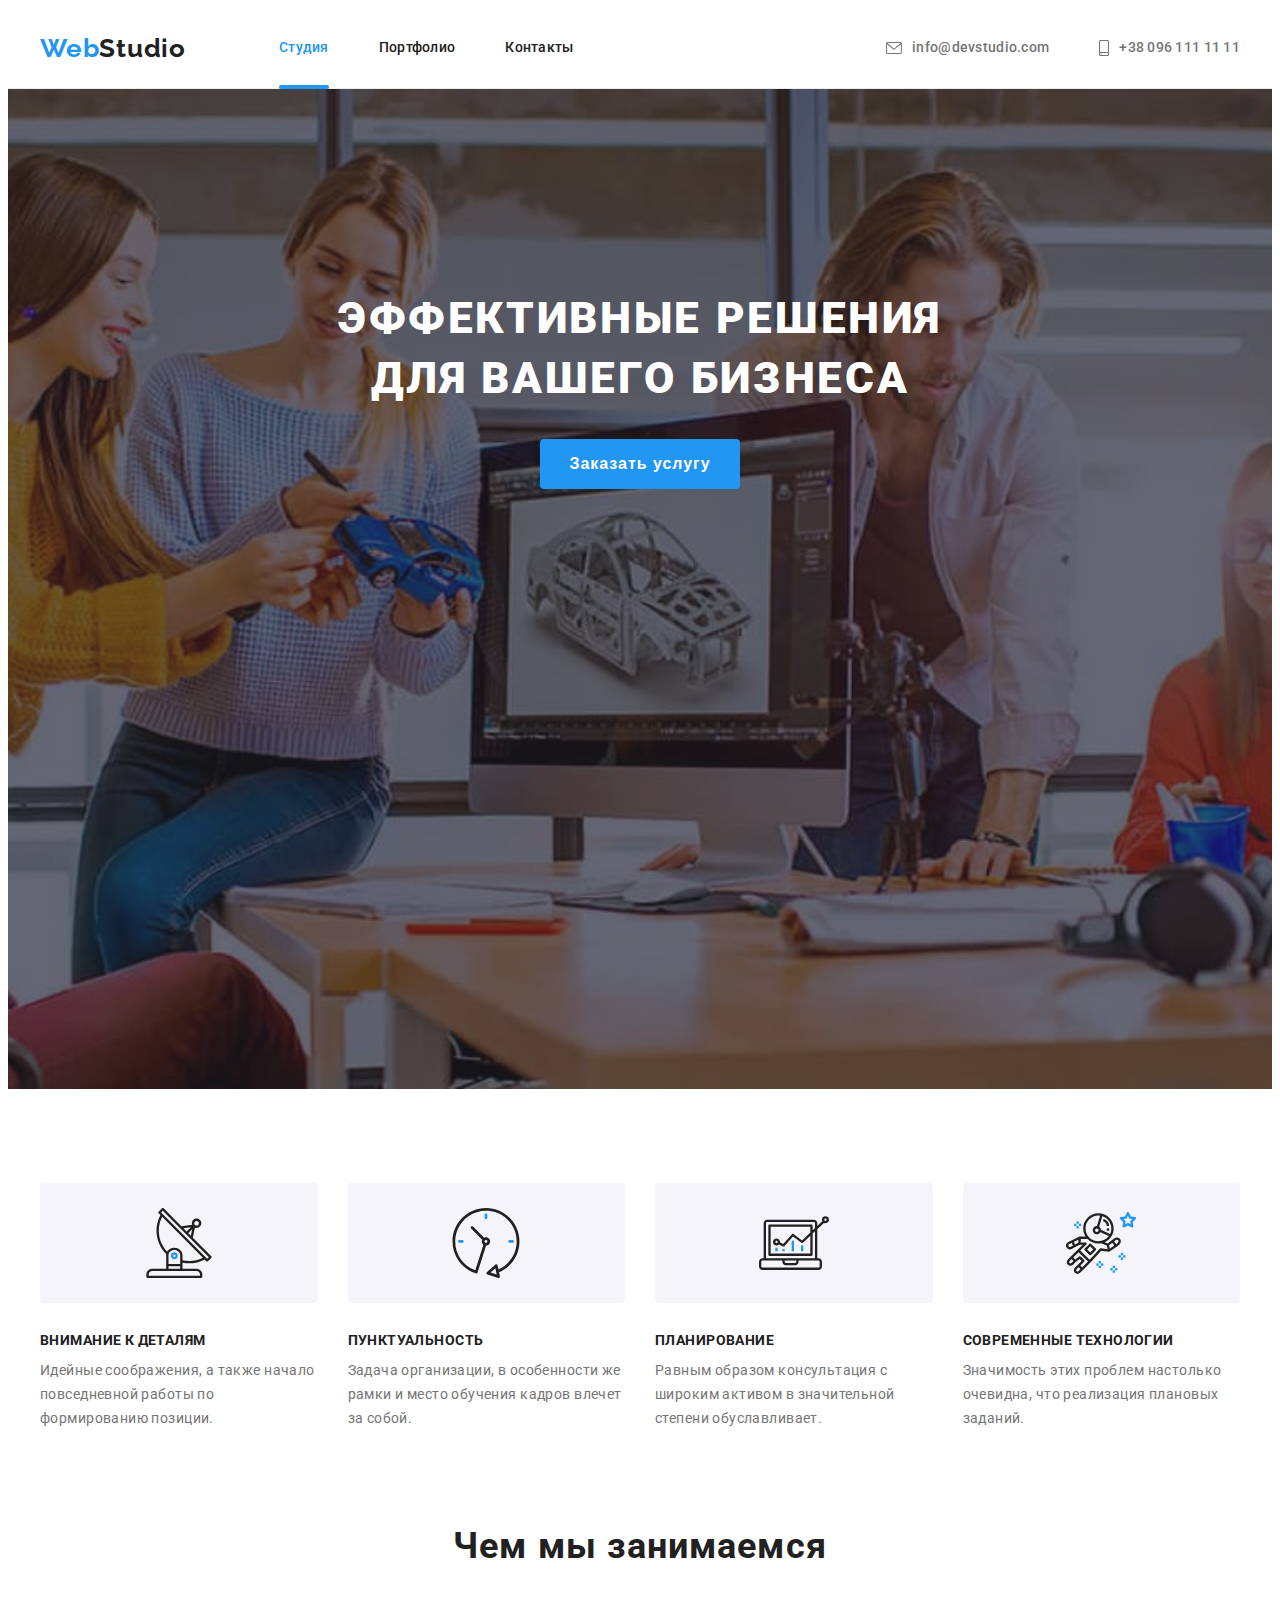
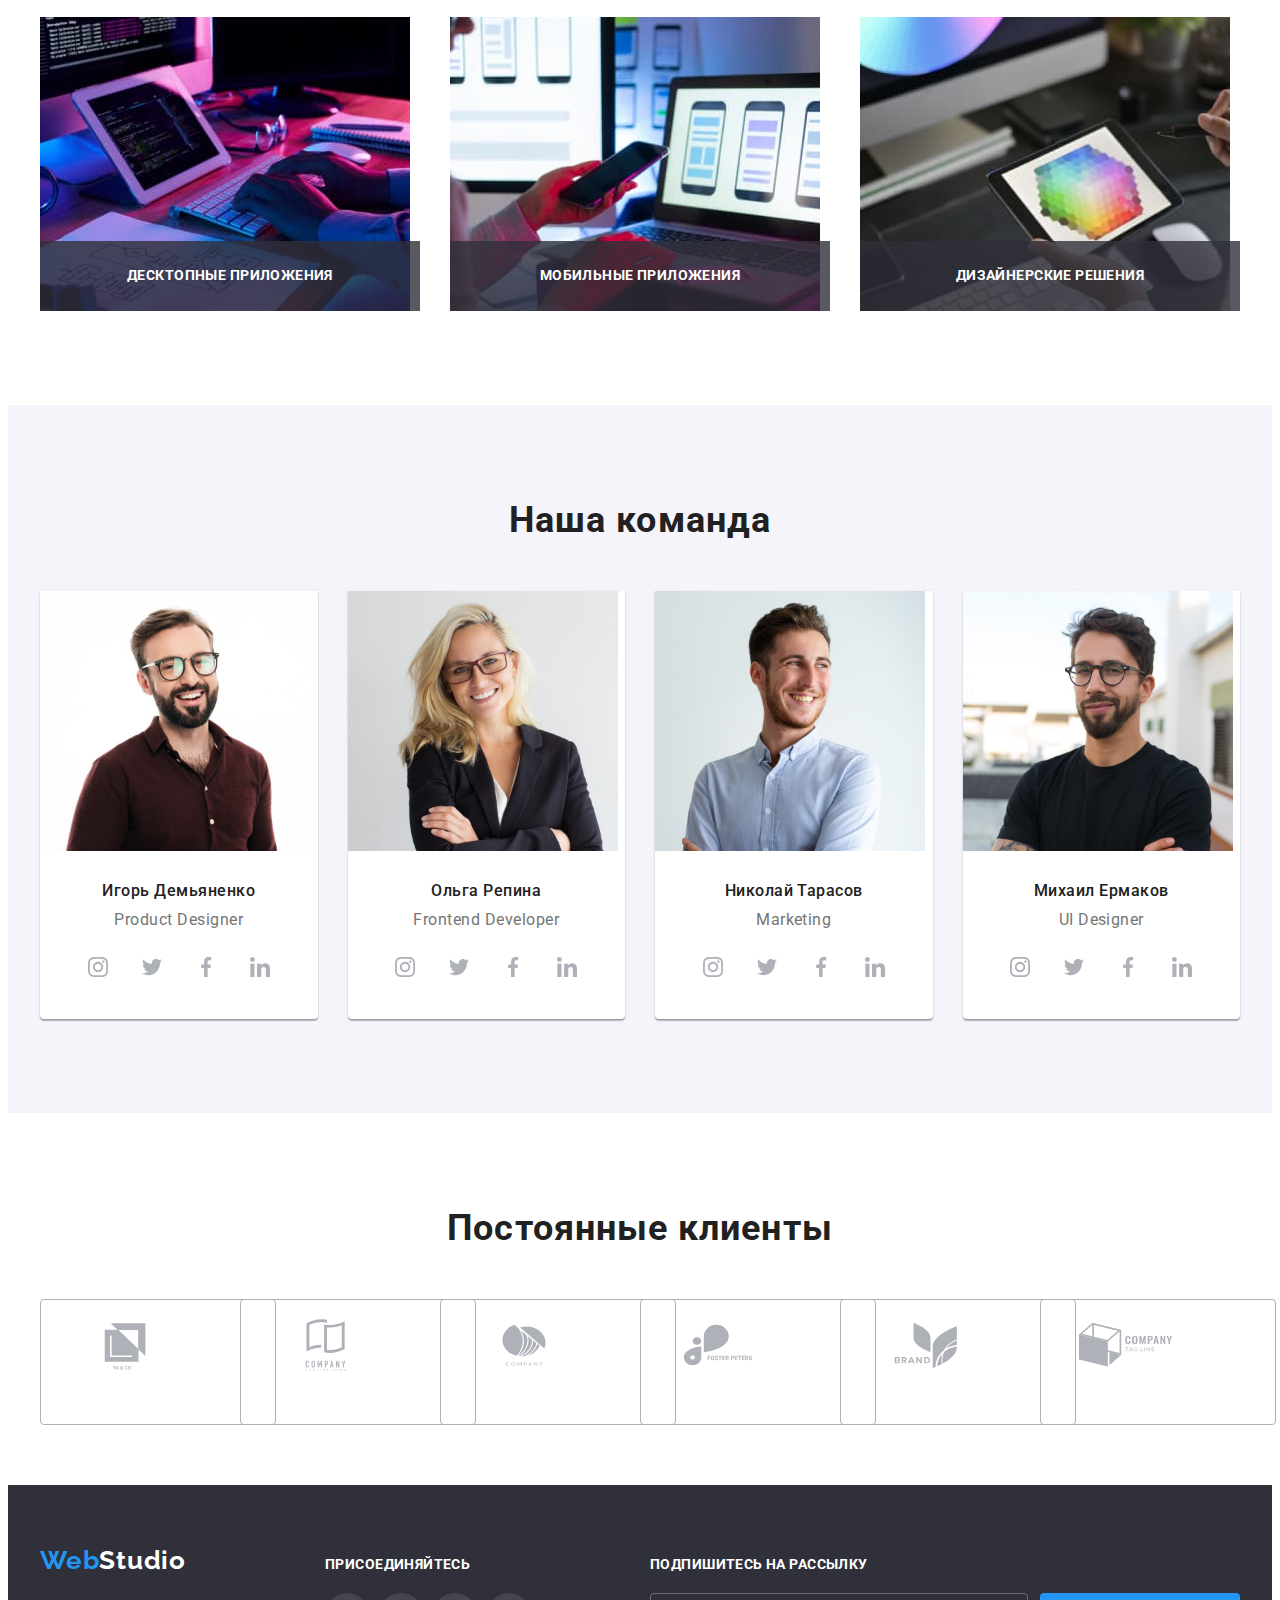
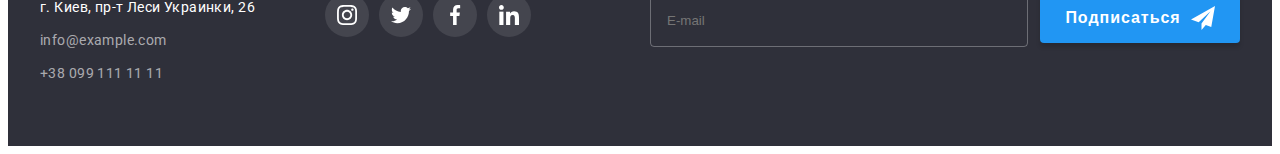
==== commit c98069d1: "fixed footer and logo in portfolio" ====
--- a/index.html
+++ b/index.html
@@ -418,7 +418,7 @@
             </li>
           </ul>
         </div>
-        <form class="subscribe .footer__subscribe">
+        <form class="subscribe footer__subscribe">
           <p class="subscribe__text">Подпишитесь на рассылку</p>
           <div class="subscribe__wrap">
             <input
